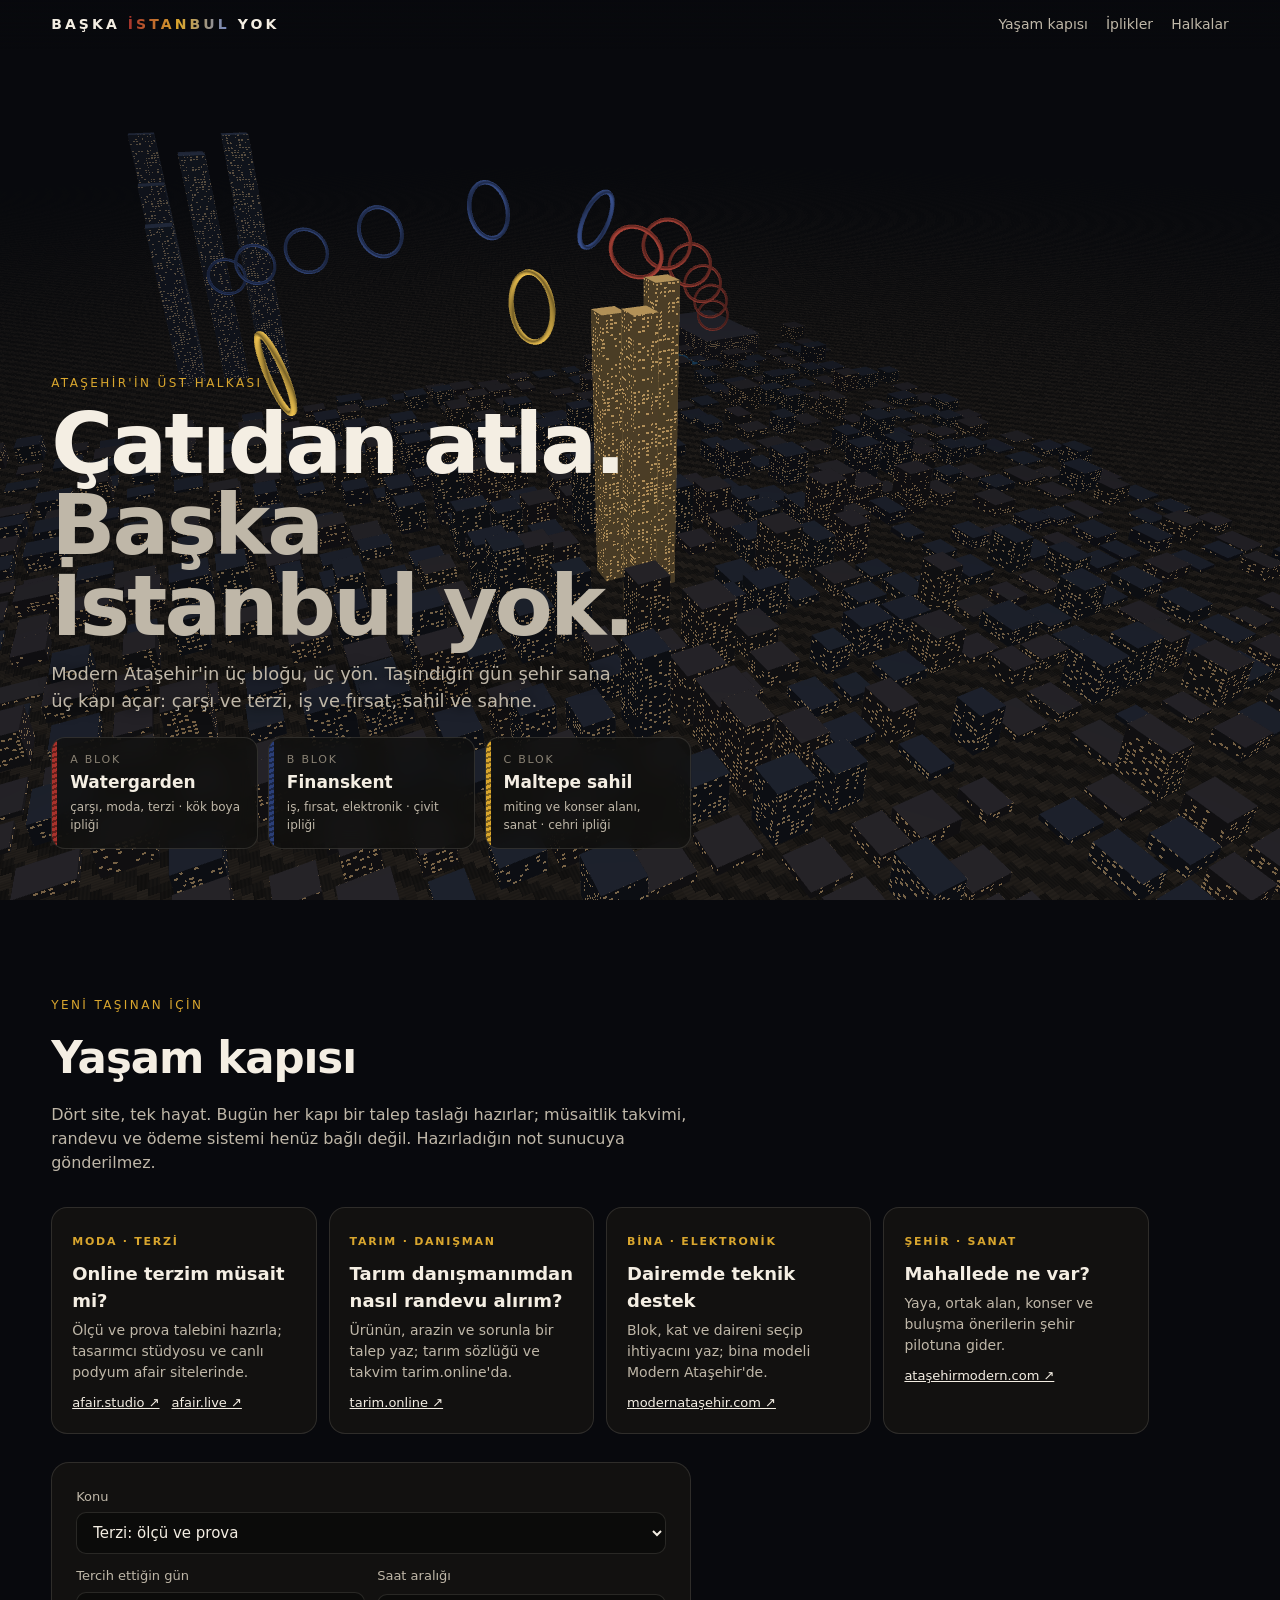
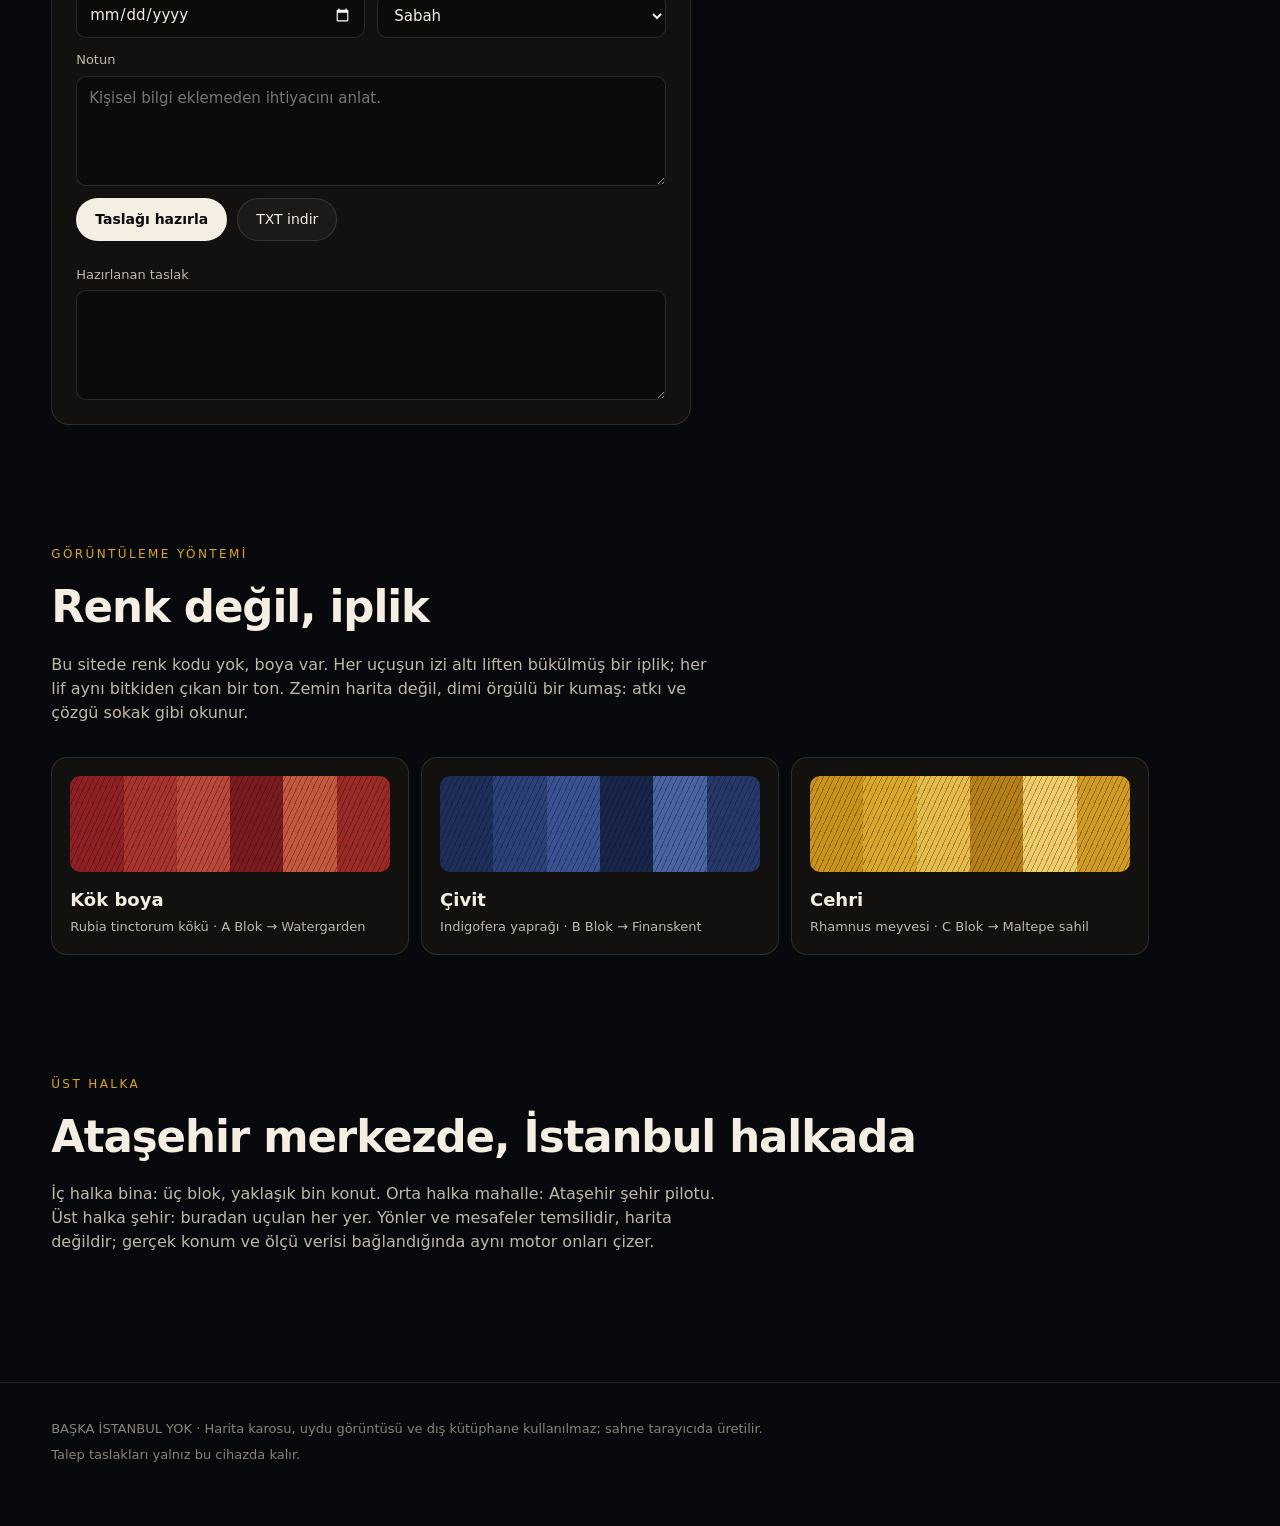
==== index.html @ 4b0a99b3 "Başka İstanbul Yok: Ataşehir'in üst halkası, WebGL2 uçuş sahnesi ve yaşam kapısı Co-Authored-By: Cla" ====
<!doctype html>
<html lang="tr">
<head>
<meta charset="utf-8">
<meta name="viewport" content="width=device-width,initial-scale=1">
<meta name="color-scheme" content="dark">
<meta name="theme-color" content="#08090d">
<meta name="description" content="Başka İstanbul Yok: Ataşehir'in üst halkası. Modern Ataşehir'in çatısından atla; Watergarden'a, Finanskent'e ya da Maltepe sahile uç, yeni hayatının kapılarını aç.">
<title>BAŞKA İSTANBUL YOK · Ataşehir'in üst halkası</title>
<link rel="stylesheet" href="halka.css">
<script src="sayfa.js" defer></script>
<script src="ucus.js" defer></script>
</head>
<body data-kip="sec">
<a class="atla" href="#ana">İçeriğe geç</a>
<header class="ust">
  <p class="marka">BAŞKA <b>İSTANBUL</b> YOK</p>
  <nav aria-label="Ana gezinme">
    <a href="#kapi">Yaşam kapısı</a>
    <a href="#iplik">İplikler</a>
    <a href="#halka">Halkalar</a>
  </nav>
</header>

<main id="ana">
  <section class="sahne" aria-label="Üç boyutlu uçuş sahnesi">
    <canvas id="ucus3d" aria-label="3B Ataşehir. Bir bloktan atla; ok tuşları, WASD ya da parmağınla süzül."></canvas>

    <div class="giris" id="giris">
      <p class="ust-not">Ataşehir'in üst halkası</p>
      <h1>Çatıdan atla.<br><em>Başka İstanbul yok.</em></h1>
      <p>Modern Ataşehir'in üç bloğu, üç yön. Taşındığın gün şehir sana üç kapı açar: çarşı ve terzi, iş ve fırsat, sahil ve sahne.</p>
      <div class="atlayis" id="atlayis" role="group" aria-label="Atlayış seç"></div>
    </div>

    <div class="hud" id="hud" hidden>
      <p class="hud-hedef"><span id="hud-blok"></span> → <b id="hud-ad"></b></p>
      <p class="hud-halka">Halka <b id="hud-sayi">0</b> / 6</p>
      <p class="hud-iplik" id="hud-iplik"></p>
      <p class="hud-ipucu">Ok tuşları · WASD · parmağını sürükle</p>
      <button type="button" class="dugme kucuk" id="vazgec">Vazgeç</button>
    </div>

    <aside class="varis" id="varis" hidden aria-live="polite">
      <p class="ust-not" id="varis-ust"></p>
      <h2 id="varis-ad"></h2>
      <p id="varis-ozet"></p>
      <ul id="varis-kapilar"></ul>
      <div class="dugmeler"><a class="dugme ana" href="#kapi" id="varis-talep">Talep hazırla</a><button type="button" class="dugme" id="tekrar">Başka bloktan atla</button></div>
    </aside>
    <p class="durum" id="durum" role="status"></p>
  </section>

  <section class="bolum" id="kapi" aria-labelledby="kapi-baslik">
    <p class="ust-not">Yeni taşınan için</p>
    <h2 id="kapi-baslik">Yaşam kapısı</h2>
    <p>Dört site, tek hayat. Bugün her kapı bir talep taslağı hazırlar; müsaitlik takvimi, randevu ve ödeme sistemi henüz bağlı değil. Hazırladığın not sunucuya gönderilmez.</p>
    <div class="kapilar">
      <article><b>Moda · Terzi</b><h3>Online terzim müsait mi?</h3><p>Ölçü ve prova talebini hazırla; tasarımcı stüdyosu ve canlı podyum afair sitelerinde.</p><p class="baglar"><a href="https://www.afair.studio/">afair.studio ↗</a><a href="https://www.afair.live/">afair.live ↗</a></p></article>
      <article><b>Tarım · Danışman</b><h3>Tarım danışmanımdan nasıl randevu alırım?</h3><p>Ürünün, arazin ve sorunla bir talep yaz; tarım sözlüğü ve takvim tarim.online'da.</p><p class="baglar"><a href="https://www.tarim.online/">tarim.online ↗</a></p></article>
      <article><b>Bina · Elektronik</b><h3>Dairemde teknik destek</h3><p>Blok, kat ve daireni seçip ihtiyacını yaz; bina modeli Modern Ataşehir'de.</p><p class="baglar"><a href="https://www.xn--modernataehir-qtc.com/bina">modernataşehir.com ↗</a></p></article>
      <article><b>Şehir · Sanat</b><h3>Mahallede ne var?</h3><p>Yaya, ortak alan, konser ve buluşma önerilerin şehir pilotuna gider.</p><p class="baglar"><a href="https://www.xn--ataehirmodern-ktc.com/sehir">ataşehirmodern.com ↗</a></p></article>
    </div>

    <form class="form" id="talep" novalidate>
      <label>Konu<select id="t-konu">
        <option>Terzi: ölçü ve prova</option><option>Tarım danışmanı: randevu</option><option>Bina: elektronik ve teknik destek</option><option>Şehir: sanat ve buluşma</option>
      </select></label>
      <div class="ikili">
        <label>Tercih ettiğin gün<input type="date" id="t-gun"></label>
        <label>Saat aralığı<select id="t-saat"><option>Sabah</option><option>Öğle</option><option>Akşam</option></select></label>
      </div>
      <label>Notun<textarea id="t-not" maxlength="4000" placeholder="Kişisel bilgi eklemeden ihtiyacını anlat."></textarea></label>
      <div class="dugmeler"><button type="submit" class="dugme ana">Taslağı hazırla</button><button type="button" class="dugme" id="t-indir">TXT indir</button></div>
      <p id="t-durum" role="status" aria-live="polite"></p>
      <label>Hazırlanan taslak<textarea id="t-sonuc" readonly></textarea></label>
    </form>
  </section>

  <section class="bolum" id="iplik" aria-labelledby="iplik-baslik">
    <p class="ust-not">Görüntüleme yöntemi</p>
    <h2 id="iplik-baslik">Renk değil, iplik</h2>
    <p>Bu sitede renk kodu yok, boya var. Her uçuşun izi altı liften bükülmüş bir iplik; her lif aynı bitkiden çıkan bir ton. Zemin harita değil, dimi örgülü bir kumaş: atkı ve çözgü sokak gibi okunur.</p>
    <div class="boyalar" id="boyalar"></div>
  </section>

  <section class="bolum" id="halka" aria-labelledby="halka-baslik">
    <p class="ust-not">Üst halka</p>
    <h2 id="halka-baslik">Ataşehir merkezde, İstanbul halkada</h2>
    <p>İç halka bina: üç blok, yaklaşık bin konut. Orta halka mahalle: Ataşehir şehir pilotu. Üst halka şehir: buradan uçulan her yer. Yönler ve mesafeler temsilidir, harita değildir; gerçek konum ve ölçü verisi bağlandığında aynı motor onları çizer.</p>
  </section>
</main>

<footer class="alt-bilgi">
  <p>BAŞKA İSTANBUL YOK · Harita karosu, uydu görüntüsü ve dış kütüphane kullanılmaz; sahne tarayıcıda üretilir.</p>
  <p>Talep taslakları yalnız bu cihazda kalır.</p>
</footer>
</body>
</html>
---- halka.css ----
:root {
  --zemin: #08090d; --yuzey: rgba(16, 15, 14, .74); --yuzey-2: #121110; --cizgi: rgba(255, 244, 225, .12);
  --yazi: #f4eee3; --yazi-2: #bfb7a8; --yazi-3: #8a8274;
  --kok: #a8322c; --civit: #2b3f78; --cehri: #d9a62e;
  --kenar: clamp(18px, 4vw, 60px);
  font-family: ui-sans-serif, system-ui, "Segoe UI", sans-serif; color-scheme: dark;
}
* { box-sizing: border-box; }
html { scroll-behavior: smooth; }
body { margin: 0; background: var(--zemin); color: var(--yazi); line-height: 1.5; }
a { color: inherit; }
[hidden] { display: none !important; }
.atla { position: absolute; left: -999px; }
.atla:focus { left: 8px; top: 8px; z-index: 10; background: var(--yazi); color: var(--zemin); padding: 6px 10px; }

.ust { position: fixed; inset: 0 0 auto; z-index: 6; display: flex; justify-content: space-between; align-items: center; gap: 12px;
  padding: 14px var(--kenar); background: linear-gradient(rgba(8, 9, 13, .92), transparent); }
.marka { margin: 0; font-size: 14px; letter-spacing: .22em; font-weight: 600; white-space: nowrap; }
.marka b { background: linear-gradient(90deg, var(--kok), var(--cehri) 50%, #6f86c8); -webkit-background-clip: text; background-clip: text; color: transparent; }
.ust nav { display: flex; gap: 18px; font-size: 14px; }
.ust nav a { color: var(--yazi-2); text-decoration: none; }
.ust nav a:hover, .ust nav a:focus-visible { color: var(--yazi); }

.sahne { position: relative; height: 100svh; min-height: 640px; overflow: hidden; }
#ucus3d { position: absolute; inset: 0; width: 100%; height: 100%; display: block; touch-action: none; outline: none; }
.ust-not { margin: 0 0 12px; font-size: 12px; letter-spacing: .2em; text-transform: uppercase; color: var(--cehri); }
.giris { position: absolute; left: var(--kenar); bottom: var(--kenar); max-width: 640px; }
.giris h1 { margin: 0 0 14px; font-size: clamp(42px, 6.6vw, 96px); line-height: .96; letter-spacing: -.035em; font-weight: 650; text-wrap: balance; }
.giris h1 em { font-style: normal; color: var(--yazi-2); }
.giris > p:not(.ust-not) { margin: 0 0 22px; max-width: 50ch; color: var(--yazi-2); font-size: clamp(15px, 1.4vw, 18px); text-shadow: 0 1px 14px #000; }
.atlayis { display: grid; grid-template-columns: repeat(3, minmax(0, 1fr)); gap: 10px; }
.atla-dugme { position: relative; display: grid; gap: 2px; text-align: left; font: inherit; color: var(--yazi); cursor: pointer;
  padding: 14px 14px 14px 18px; border-radius: 14px; border: 1px solid var(--cizgi); background: var(--yuzey); backdrop-filter: blur(10px); overflow: hidden; }
.atla-dugme::before { content: ""; position: absolute; left: 0; top: 0; bottom: 0; width: 5px;
  background: repeating-linear-gradient(160deg, var(--iplik) 0 3px, color-mix(in srgb, var(--iplik) 60%, #000) 3px 5px); }
.atla-dugme .blok { font-size: 11px; letter-spacing: .16em; text-transform: uppercase; color: var(--yazi-3); }
.atla-dugme b { font-size: 17px; }
.atla-dugme small { color: var(--yazi-2); font-size: 12px; }
.atla-dugme:hover { border-color: var(--iplik); }
.atla-dugme:focus-visible { outline: 2px solid var(--iplik); outline-offset: 2px; }

.hud { position: absolute; left: 50%; top: 76px; transform: translateX(-50%); display: flex; flex-wrap: wrap; justify-content: center; align-items: center; gap: 6px 18px;
  padding: 10px 16px; border-radius: 999px; background: var(--yuzey); border: 1px solid var(--cizgi); backdrop-filter: blur(10px); font-size: 14px; max-width: calc(100% - 24px); }
.hud p { margin: 0; }
.hud-halka b { font-variant-numeric: tabular-nums; color: var(--cehri); }
.hud-iplik { display: flex; align-items: center; gap: 8px; color: var(--yazi-2); }
.hud-iplik::before { content: ""; width: 22px; height: 6px; border-radius: 3px; background: repeating-linear-gradient(110deg, var(--iplik) 0 2px, #0000 2px 3px); }
.hud-ipucu { color: var(--yazi-3); font-size: 12px; }

.varis { position: absolute; right: var(--kenar); bottom: var(--kenar); width: min(400px, calc(100% - 2 * var(--kenar))); padding: 22px; border-radius: 18px;
  background: var(--yuzey); border: 1px solid var(--cizgi); backdrop-filter: blur(14px); }
.varis h2 { margin: 0 0 8px; font-size: 30px; letter-spacing: -.02em; }
.varis p { margin: 0 0 12px; color: var(--yazi-2); font-size: 14px; }
.varis ul { margin: 0 0 16px; padding-left: 18px; color: var(--yazi); font-size: 14px; }
.durum { position: absolute; left: var(--kenar); top: 80px; margin: 0; color: var(--yazi-2); }

.dugmeler { display: flex; flex-wrap: wrap; gap: 10px; }
.dugme { font: inherit; font-size: 14px; padding: 10px 18px; border-radius: 999px; border: 1px solid var(--cizgi); background: rgba(255, 255, 255, .04);
  color: var(--yazi); cursor: pointer; text-decoration: none; }
.dugme.ana { background: var(--yazi); color: var(--zemin); border-color: transparent; font-weight: 600; }
.dugme.kucuk { padding: 5px 12px; font-size: 12px; }
.dugme:focus-visible { outline: 2px solid var(--cehri); outline-offset: 3px; }

.bolum { padding: 96px var(--kenar) 24px; max-width: 1200px; }
.bolum h2 { margin: 0 0 12px; font-size: clamp(28px, 3.4vw, 46px); letter-spacing: -.025em; }
.bolum > p:not(.ust-not) { margin: 0 0 32px; max-width: 66ch; color: var(--yazi-2); }
.kapilar { display: grid; grid-template-columns: repeat(auto-fit, minmax(230px, 1fr)); gap: 12px; margin-bottom: 28px; }
.kapilar article { padding: 20px; border-radius: 16px; background: var(--yuzey-2); border: 1px solid var(--cizgi); }
.kapilar b { font-size: 11px; letter-spacing: .16em; text-transform: uppercase; color: var(--cehri); }
.kapilar h3 { margin: 8px 0 6px; font-size: 18px; }
.kapilar p { margin: 0 0 10px; color: var(--yazi-2); font-size: 14px; }
.kapilar .baglar { display: flex; flex-wrap: wrap; gap: 12px; margin: 0; }
.kapilar .baglar a { color: var(--yazi); font-size: 13px; }

.form { display: grid; gap: 12px; max-width: 640px; padding: 24px; border-radius: 18px; background: var(--yuzey-2); border: 1px solid var(--cizgi); }
.form label { display: grid; gap: 6px; font-size: 13px; color: var(--yazi-2); }
.form .ikili { display: grid; grid-template-columns: 1fr 1fr; gap: 12px; }
.form input, .form select, .form textarea { font: inherit; font-size: 15px; color: var(--yazi); background: #0b0b0a; border: 1px solid var(--cizgi); border-radius: 10px; padding: 10px 12px; }
.form textarea { min-height: 110px; resize: vertical; }
.form :focus-visible { outline: 2px solid var(--cehri); outline-offset: 1px; }
#t-durum { margin: 0; color: var(--yazi-2); font-size: 13px; }

.boyalar { display: grid; grid-template-columns: repeat(auto-fit, minmax(240px, 1fr)); gap: 12px; }
.boya { padding: 18px; border-radius: 16px; background: var(--yuzey-2); border: 1px solid var(--cizgi); }
.boya .lifler { display: grid; grid-template-columns: repeat(6, 1fr); height: 96px; border-radius: 10px; overflow: hidden; margin-bottom: 14px; }
.boya .lifler i { background: repeating-linear-gradient(115deg, var(--ton) 0 2px, color-mix(in srgb, var(--ton) 72%, #000) 2px 3px, var(--ton) 3px 5px); }
.boya h3 { margin: 0 0 4px; font-size: 18px; }
.boya p { margin: 0; color: var(--yazi-2); font-size: 13px; }

.alt-bilgi { margin-top: 72px; padding: 36px var(--kenar) 56px; border-top: 1px solid var(--cizgi); color: var(--yazi-3); font-size: 13px; }
.alt-bilgi p { margin: 0 0 6px; }

body[data-kip="uc"] .ust nav { opacity: .35; }
@supports (animation-timeline: view()) {
  .kapilar article, .boya, .form { animation: yuksel linear both; animation-timeline: view(); animation-range: entry 0% entry 55%; }
  @keyframes yuksel { from { opacity: 0; transform: translateY(26px); } }
}
@media (max-width: 760px) {
  .ust nav a:not(:first-child) { display: none; }
  .giris { bottom: auto; top: 82px; left: 12px; right: 12px; padding: 16px; border-radius: 16px; background: linear-gradient(rgba(8, 9, 13, .84), rgba(8, 9, 13, .6)); }
  .atlayis { grid-template-columns: 1fr; }
  .hud-ipucu { display: none; }
  .varis { right: 12px; left: 12px; width: auto; bottom: 12px; }
  .form .ikili { grid-template-columns: 1fr; }
}
@media (prefers-reduced-motion: reduce) { *, *::before { animation: none !important; transition: none !important; } html { scroll-behavior: auto; } }
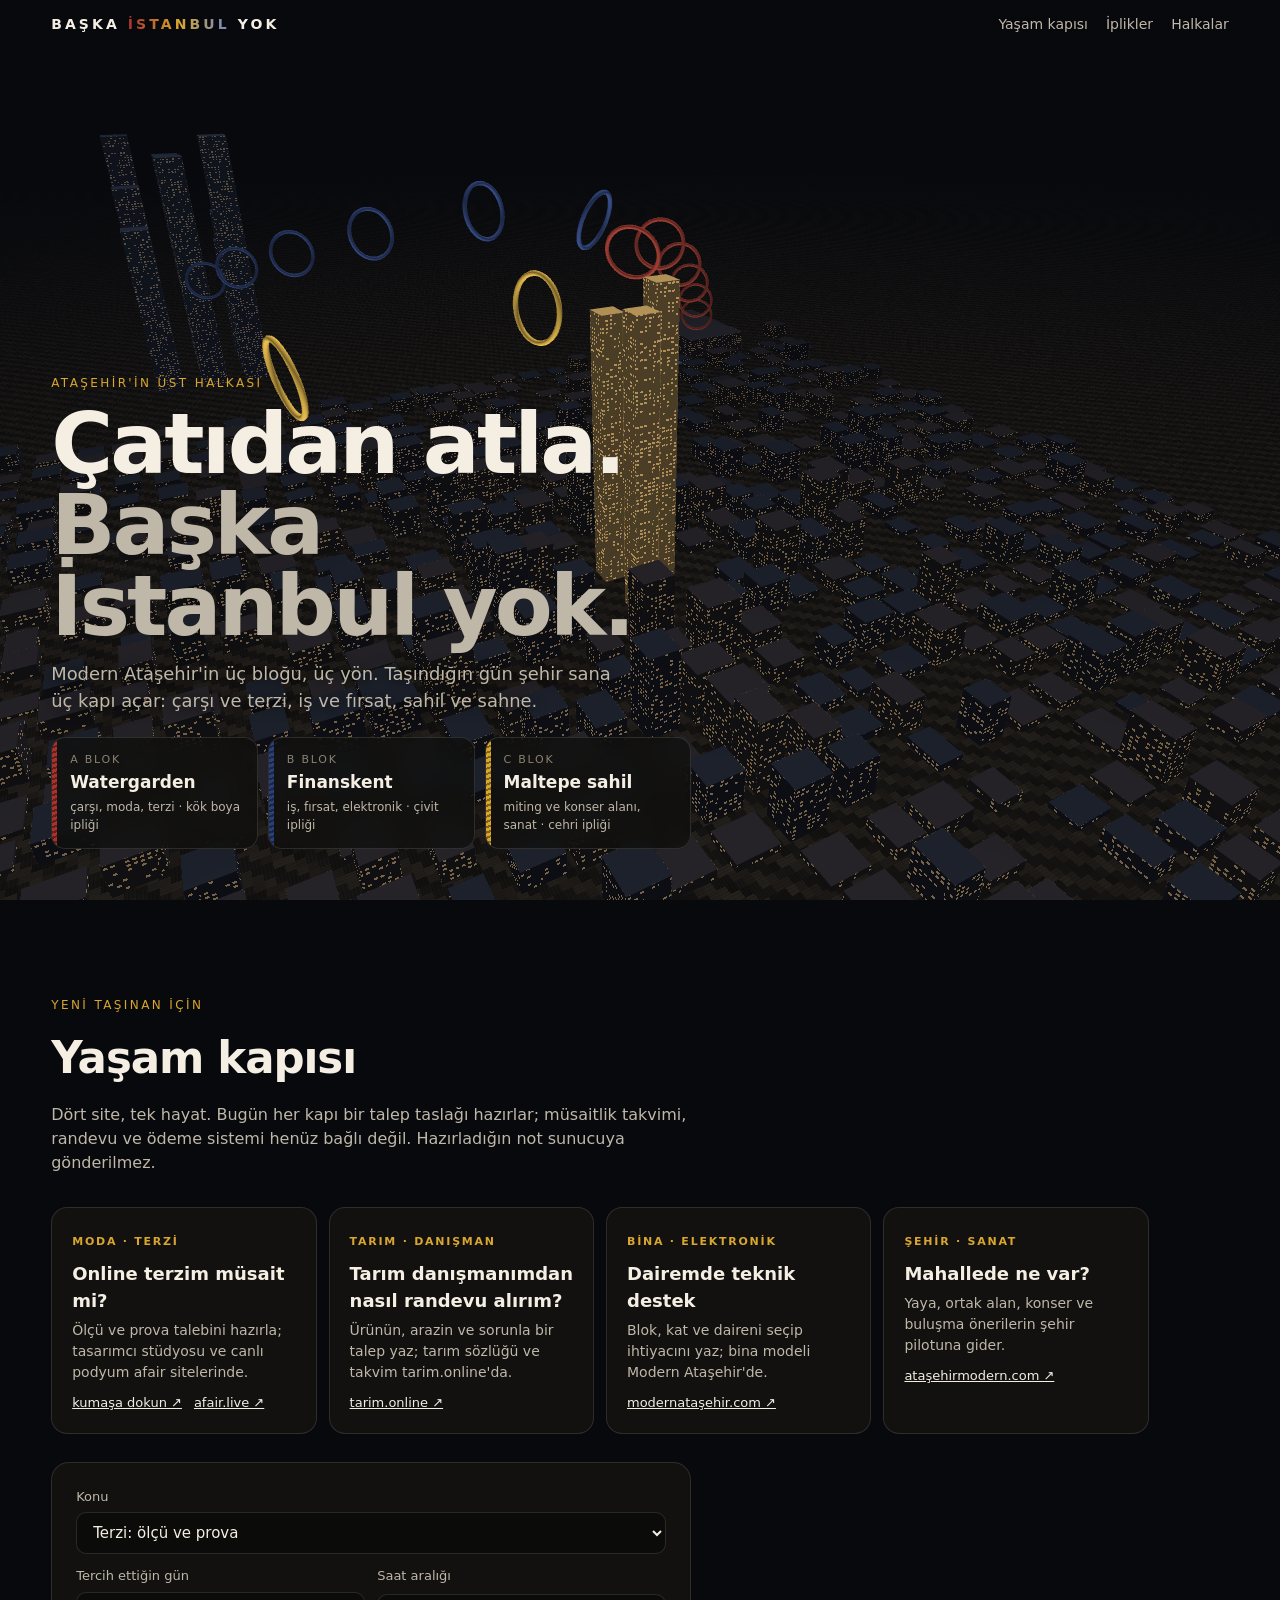
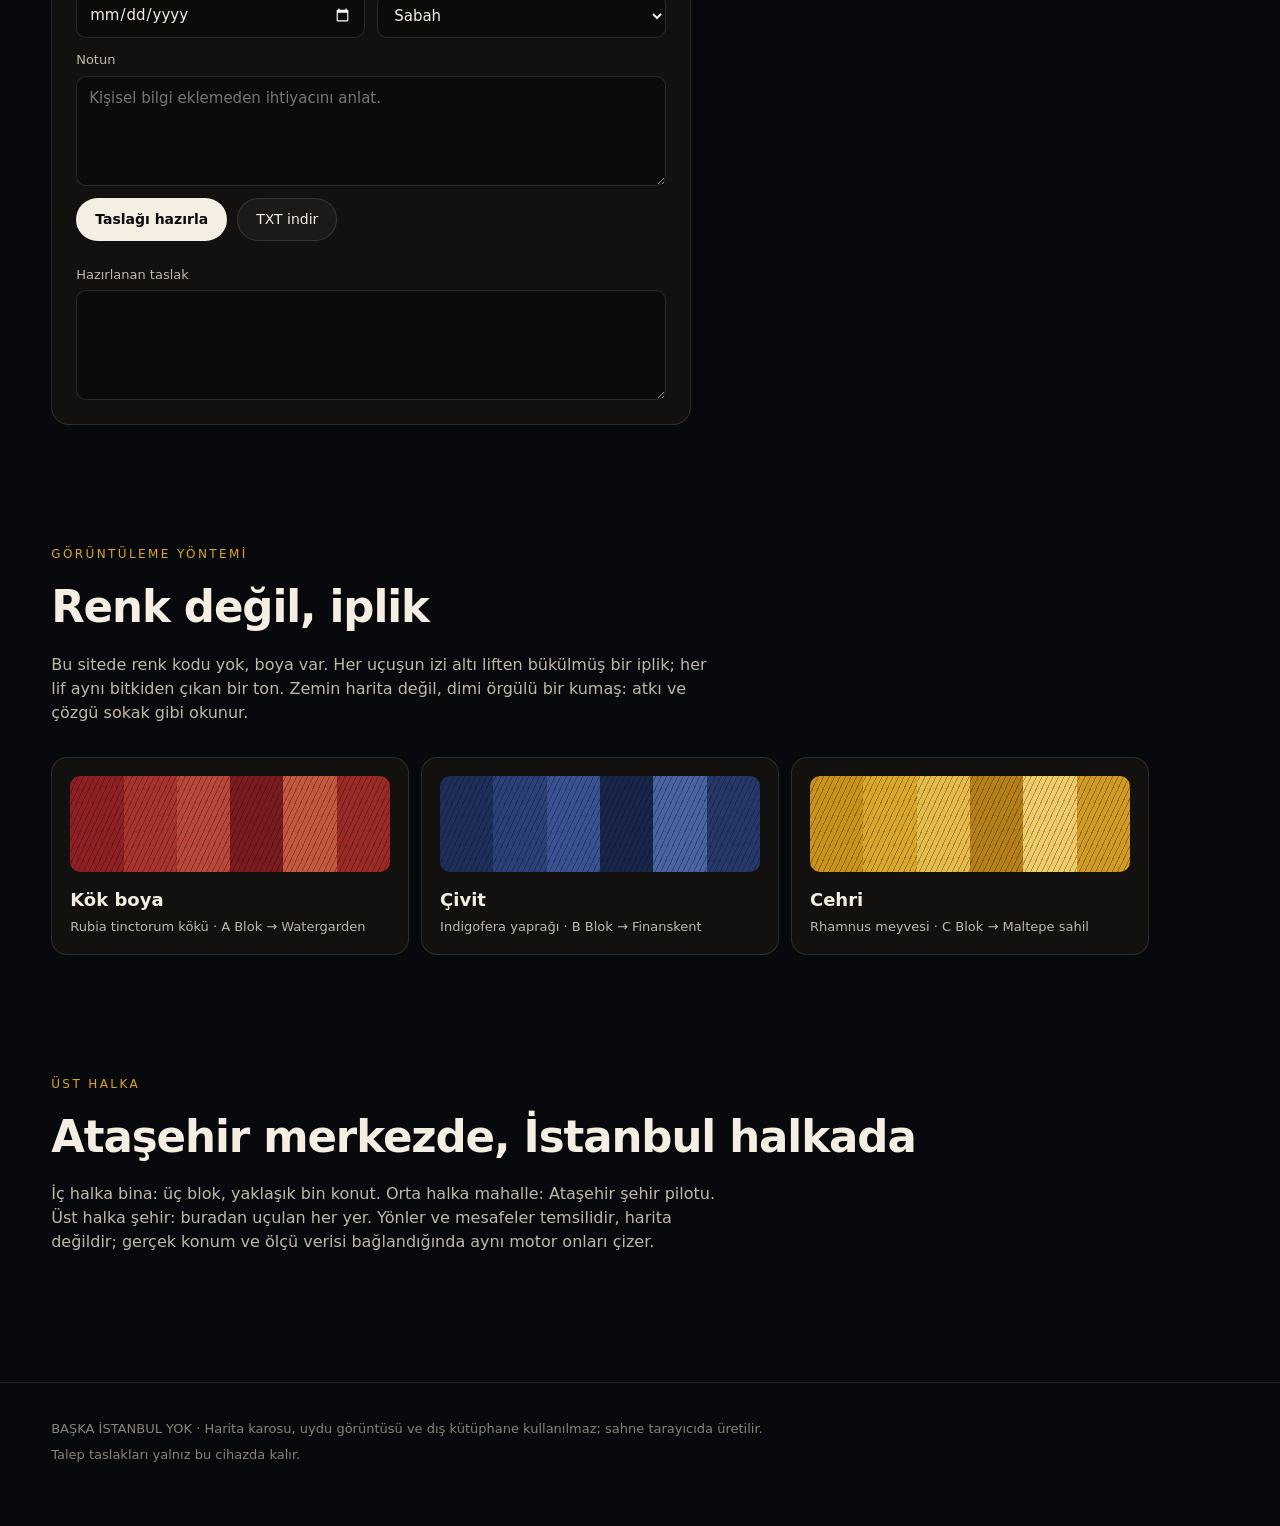
==== commit 6f63d0a6: "Add gpt.json contract and link the tailor door to /kumas Co-Authored-By: Claude Opus 5.5 <noreply@an" ====
--- a/index.html
+++ b/index.html
@@ -8,6 +8,7 @@
 <meta name="description" content="Başka İstanbul Yok: Ataşehir'in üst halkası. Modern Ataşehir'in çatısından atla; Watergarden'a, Finanskent'e ya da Maltepe sahile uç, yeni hayatının kapılarını aç.">
 <title>BAŞKA İSTANBUL YOK · Ataşehir'in üst halkası</title>
 <link rel="stylesheet" href="halka.css">
+<link rel="alternate" type="application/json" href="gpt.json" title="GPT kullanım sözleşmesi">
 <script src="sayfa.js" defer></script>
 <script src="ucus.js" defer></script>
 </head>
@@ -56,7 +57,7 @@
     <h2 id="kapi-baslik">Yaşam kapısı</h2>
     <p>Dört site, tek hayat. Bugün her kapı bir talep taslağı hazırlar; müsaitlik takvimi, randevu ve ödeme sistemi henüz bağlı değil. Hazırladığın not sunucuya gönderilmez.</p>
     <div class="kapilar">
-      <article><b>Moda · Terzi</b><h3>Online terzim müsait mi?</h3><p>Ölçü ve prova talebini hazırla; tasarımcı stüdyosu ve canlı podyum afair sitelerinde.</p><p class="baglar"><a href="https://www.afair.studio/">afair.studio ↗</a><a href="https://www.afair.live/">afair.live ↗</a></p></article>
+      <article><b>Moda · Terzi</b><h3>Online terzim müsait mi?</h3><p>Ölçü ve prova talebini hazırla; tasarımcı stüdyosu ve canlı podyum afair sitelerinde.</p><p class="baglar"><a href="https://www.afair.studio/kumas/">kumaşa dokun ↗</a><a href="https://www.afair.live/">afair.live ↗</a></p></article>
       <article><b>Tarım · Danışman</b><h3>Tarım danışmanımdan nasıl randevu alırım?</h3><p>Ürünün, arazin ve sorunla bir talep yaz; tarım sözlüğü ve takvim tarim.online'da.</p><p class="baglar"><a href="https://www.tarim.online/">tarim.online ↗</a></p></article>
       <article><b>Bina · Elektronik</b><h3>Dairemde teknik destek</h3><p>Blok, kat ve daireni seçip ihtiyacını yaz; bina modeli Modern Ataşehir'de.</p><p class="baglar"><a href="https://www.xn--modernataehir-qtc.com/bina">modernataşehir.com ↗</a></p></article>
       <article><b>Şehir · Sanat</b><h3>Mahallede ne var?</h3><p>Yaya, ortak alan, konser ve buluşma önerilerin şehir pilotuna gider.</p><p class="baglar"><a href="https://www.xn--ataehirmodern-ktc.com/sehir">ataşehirmodern.com ↗</a></p></article>
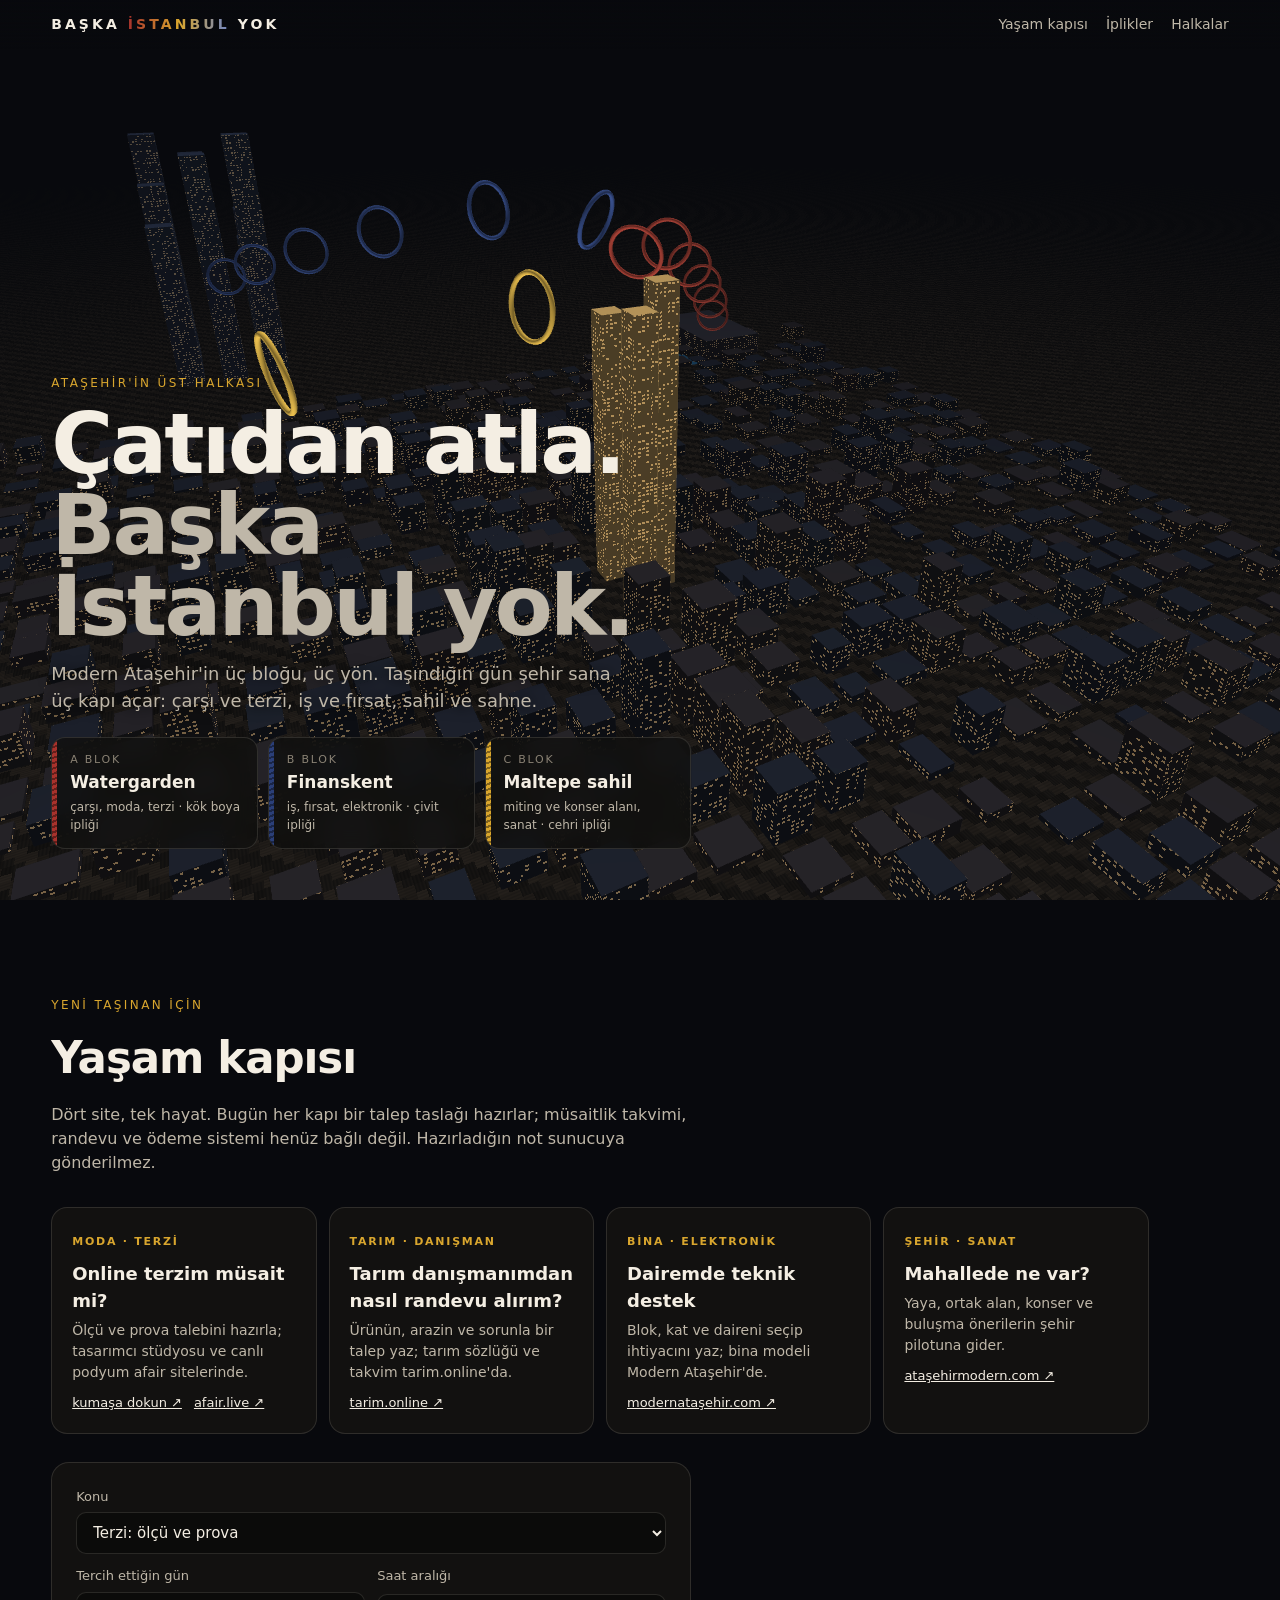
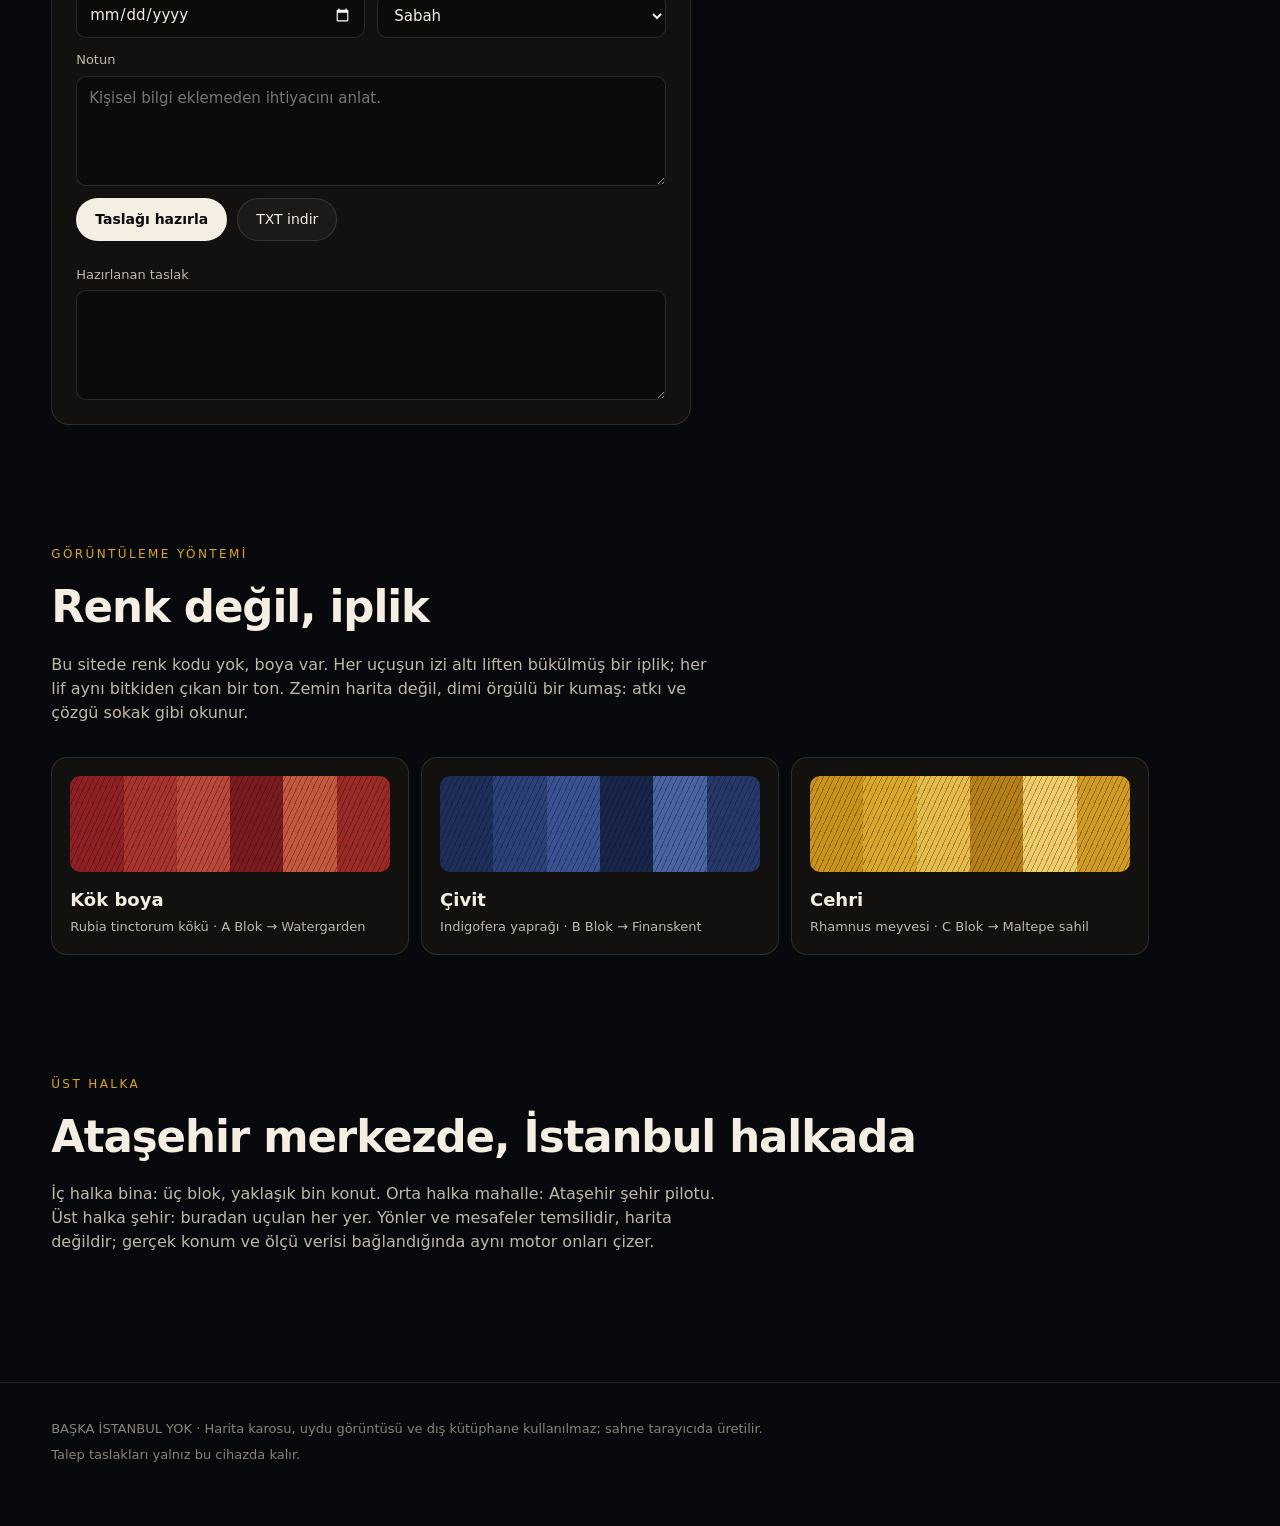
==== commit 49e3e555: "Point the tailor door to afair.studio/dokun Co-Authored-By: Claude Opus 5.5 <noreply@anthropic.com>" ====
--- a/index.html
+++ b/index.html
@@ -57,7 +57,7 @@
     <h2 id="kapi-baslik">Yaşam kapısı</h2>
     <p>Dört site, tek hayat. Bugün her kapı bir talep taslağı hazırlar; müsaitlik takvimi, randevu ve ödeme sistemi henüz bağlı değil. Hazırladığın not sunucuya gönderilmez.</p>
     <div class="kapilar">
-      <article><b>Moda · Terzi</b><h3>Online terzim müsait mi?</h3><p>Ölçü ve prova talebini hazırla; tasarımcı stüdyosu ve canlı podyum afair sitelerinde.</p><p class="baglar"><a href="https://www.afair.studio/kumas/">kumaşa dokun ↗</a><a href="https://www.afair.live/">afair.live ↗</a></p></article>
+      <article><b>Moda · Terzi</b><h3>Online terzim müsait mi?</h3><p>Ölçü ve prova talebini hazırla; tasarımcı stüdyosu ve canlı podyum afair sitelerinde.</p><p class="baglar"><a href="https://www.afair.studio/dokun/">kumaşa dokun ↗</a><a href="https://www.afair.live/">afair.live ↗</a></p></article>
       <article><b>Tarım · Danışman</b><h3>Tarım danışmanımdan nasıl randevu alırım?</h3><p>Ürünün, arazin ve sorunla bir talep yaz; tarım sözlüğü ve takvim tarim.online'da.</p><p class="baglar"><a href="https://www.tarim.online/">tarim.online ↗</a></p></article>
       <article><b>Bina · Elektronik</b><h3>Dairemde teknik destek</h3><p>Blok, kat ve daireni seçip ihtiyacını yaz; bina modeli Modern Ataşehir'de.</p><p class="baglar"><a href="https://www.xn--modernataehir-qtc.com/bina">modernataşehir.com ↗</a></p></article>
       <article><b>Şehir · Sanat</b><h3>Mahallede ne var?</h3><p>Yaya, ortak alan, konser ve buluşma önerilerin şehir pilotuna gider.</p><p class="baglar"><a href="https://www.xn--ataehirmodern-ktc.com/sehir">ataşehirmodern.com ↗</a></p></article>
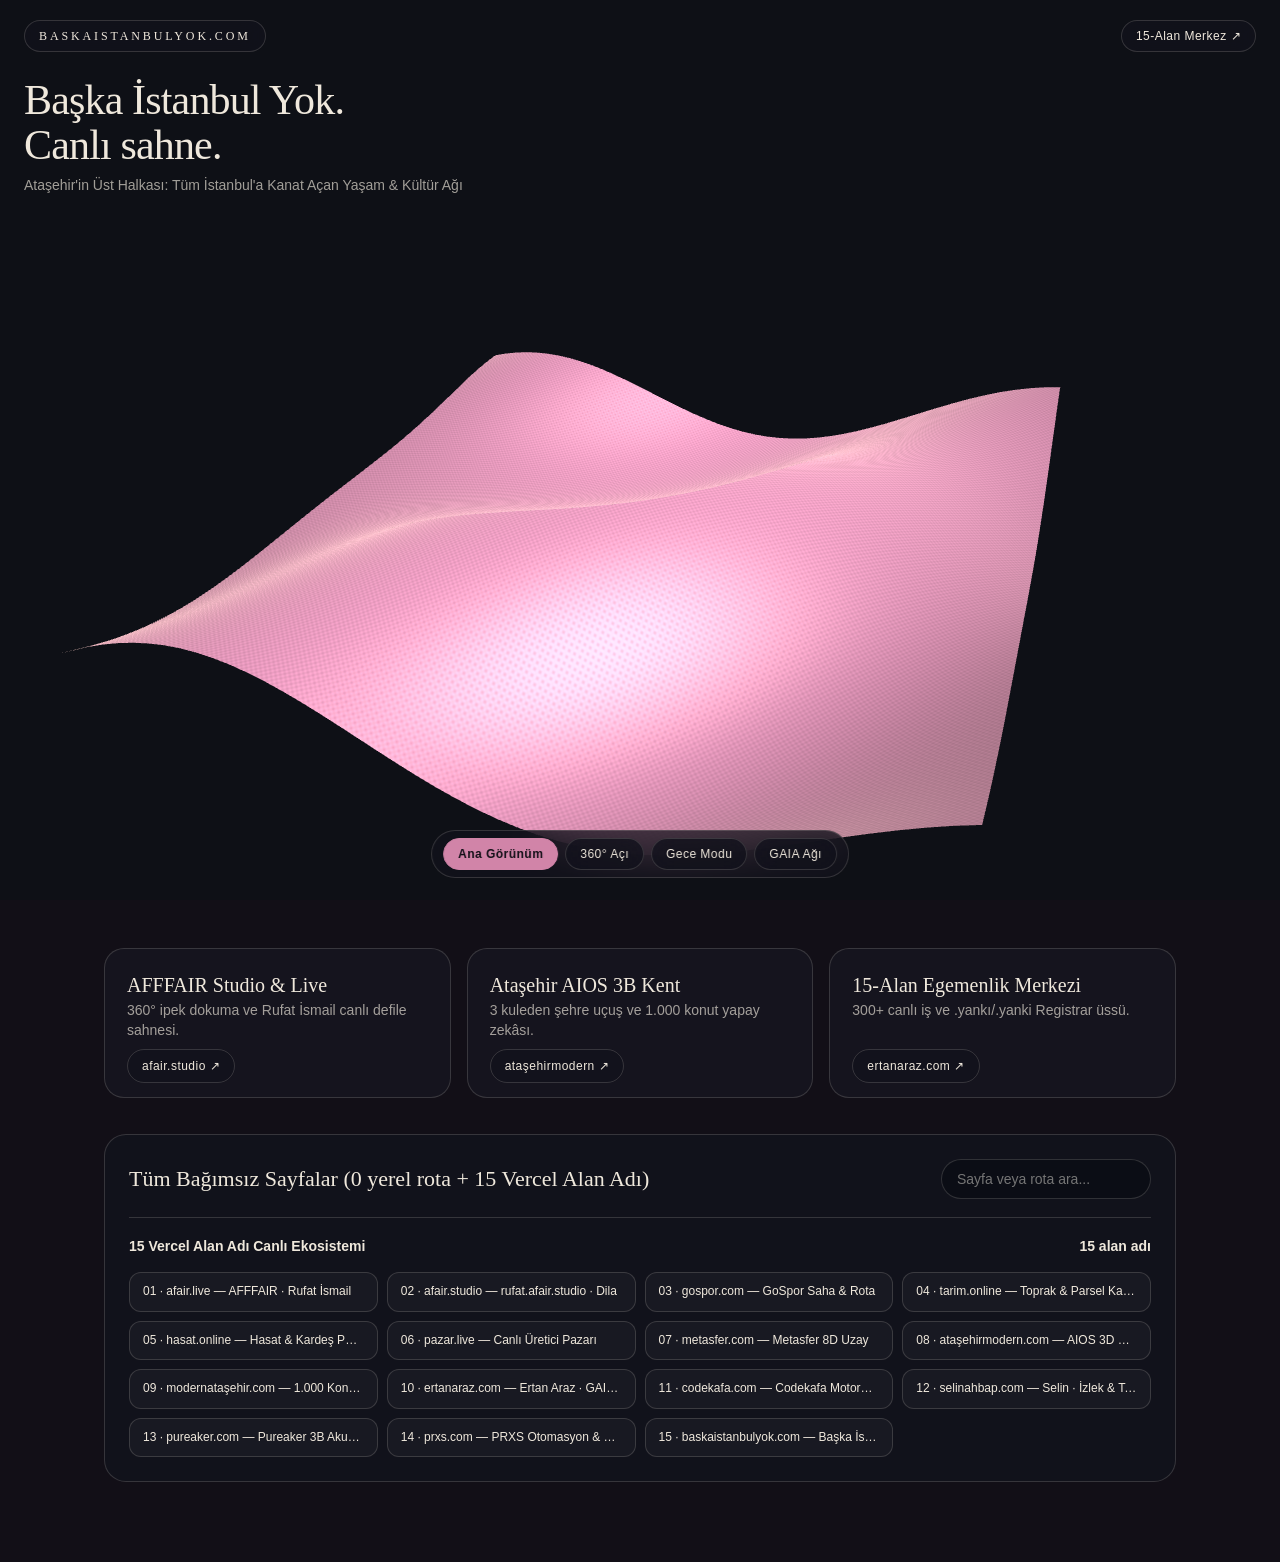
==== commit 4e57e83e: "feat(baskaistanbulyok-v4): sifir dis bagimlilikli tek-dosya ust-halka 3B sahnesi" ====
--- a/index.html
+++ b/index.html
@@ -4,97 +4,562 @@
 <meta charset="utf-8">
 <meta name="viewport" content="width=device-width,initial-scale=1">
 <meta name="color-scheme" content="dark">
-<meta name="theme-color" content="#08090d">
-<meta name="description" content="Başka İstanbul Yok: Ataşehir'in üst halkası. Modern Ataşehir'in çatısından atla; Watergarden'a, Finanskent'e ya da Maltepe sahile uç, yeni hayatının kapılarını aç.">
-<title>BAŞKA İSTANBUL YOK · Ataşehir'in üst halkası</title>
-<link rel="stylesheet" href="halka.css">
-<link rel="alternate" type="application/json" href="gpt.json" title="GPT kullanım sözleşmesi">
-<script src="sayfa.js" defer></script>
-<script src="ucus.js" defer></script>
+<title>BASKAISTANBULYOK.COM · Başka İstanbul Yok. Canlı sahne.</title>
+<meta name="description" content="Ataşehir&#x27;in Üst Halkası: Tüm İstanbul&#x27;a Kanat Açan Yaşam &amp; Kültür Ağı">
+<script type="application/ld+json">{"@context": "https://schema.org", "@type": "WebApplication", "identifier": "standalone-baskaistanbulyok-com", "name": "BASKAISTANBULYOK.COM · Başka İstanbul Yok. Canlı sahne.", "description": "baskaistanbulyok.com (Başka İstanbul Yok) için sıfır dış bağımlılıklı, taşınabilir tek-dosya WebGL2 3B sahne.", "isAccessibleForFree": true, "additionalProperty": [{"@type": "PropertyValue", "name": "selfContainedSingleFile", "value": true}, {"@type": "PropertyValue", "name": "externalDependencies", "value": 0}, {"@type": "PropertyValue", "name": "dila8RuleCompliant", "value": true}]}</script>
+<style>:root {
+  --bg: #120f17;
+  --glass: rgba(18, 19, 28, 0.72);
+  --line: rgba(239, 232, 220, 0.16);
+  --ivory: #efe8dc;
+  --muted: rgba(239, 232, 220, 0.66);
+  --acc: #d184a8;
+  --mint: #82ccb4;
+}
+* { box-sizing: border-box; margin: 0; padding: 0; -webkit-tap-highlight-color: transparent; }
+html, body {
+  width: 100%; min-height: 100%;
+  background: var(--bg); color: var(--ivory);
+  font-family: -apple-system, BlinkMacSystemFont, "Inter", "Segoe UI", sans-serif;
+  font-size: 14px; line-height: 1.45; overflow-x: hidden;
+}
+.hero-stage {
+  position: relative; width: 100%; height: 100vh; height: 100dvh;
+  overflow: hidden; user-select: none;
+}
+#glStage {
+  position: absolute; inset: 0; width: 100%; height: 100%;
+  display: block; cursor: grab; touch-action: none;
+}
+#glStage:active { cursor: grabbing; }
+.top-bar {
+  position: absolute; top: 0; left: 0; right: 0;
+  display: flex; justify-content: space-between; align-items: center;
+  padding: 20px 24px; pointer-events: none; z-index: 10;
+}
+.brand-pill, .nav-pill, .dock-pill {
+  pointer-events: auto; font-size: 12px; line-height: 1;
+  color: var(--ivory); text-decoration: none;
+  background: var(--glass); border: 1px solid var(--line);
+  border-radius: 999px; padding: 9px 14px;
+  backdrop-filter: blur(14px); cursor: pointer;
+  font-family: inherit; font-weight: 500; letter-spacing: 0.04em;
+  transition: background-color 0.18s ease, color 0.18s ease, border-color 0.18s ease;
+}
+.brand-pill { font-family: Georgia, "Times New Roman", serif; letter-spacing: 0.24em; text-transform: uppercase; }
+.nav-pill:hover, .dock-pill:hover, .dock-pill.on {
+  background: var(--acc); color: var(--bg); border-color: var(--acc); font-weight: 600;
+}
+.hero-head {
+  position: absolute; top: 78px; left: 24px; right: 24px;
+  max-width: 470px; pointer-events: none; z-index: 8;
+}
+.hero-head h1 {
+  font-family: Georgia, "Times New Roman", serif; font-weight: 400;
+  font-size: 42px; line-height: 1.06; letter-spacing: -0.02em;
+  color: var(--ivory); margin-bottom: 8px;
+}
+.hero-head p { font-size: 14px; color: var(--muted); }
+.dock-bar {
+  position: absolute; bottom: 22px; left: 50%; transform: translateX(-50%);
+  max-width: calc(100vw - 24px); background: var(--glass);
+  border: 1px solid var(--line); border-radius: 999px;
+  padding: 7px 11px; display: flex; align-items: center; gap: 7px;
+  z-index: 10; backdrop-filter: blur(18px);
+}
+.content-wrap { max-width: 1120px; margin: 0 auto; padding: 48px 24px 80px; display: grid; gap: 36px; }
+.card-grid { display: grid; grid-template-columns: repeat(auto-fit, minmax(250px, 1fr)); gap: 16px; }
+.lux-card {
+  background: rgba(22, 22, 32, 0.82); border: 1px solid var(--line);
+  border-radius: 20px; padding: 22px; display: flex;
+  flex-direction: column; justify-content: space-between; gap: 14px;
+}
+.lux-card h2 { font-family: Georgia, serif; font-weight: 400; font-size: 20px; color: var(--ivory); }
+.lux-card p { font-size: 14px; color: var(--muted); }
+.sim-box {
+  background: rgba(20, 22, 31, 0.88); border: 1px solid var(--line);
+  border-radius: 22px; padding: 24px; display: grid; gap: 14px;
+}
+.sim-row { display: flex; flex-wrap: wrap; gap: 10px; align-items: center; }
+.sim-input {
+  background: rgba(12, 14, 22, 0.9); color: var(--ivory);
+  border: 1px solid var(--line); border-radius: 999px;
+  padding: 9px 15px; font: inherit; min-width: 210px;
+}
+.sim-out { font-size: 14px; color: var(--mint); }
+.dir-box {
+  background: rgba(18, 20, 29, 0.84); border: 1px solid var(--line);
+  border-radius: 22px; padding: 24px; display: grid; gap: 18px;
+}
+.dir-top { display: flex; flex-wrap: wrap; justify-content: space-between; align-items: center; gap: 12px; }
+.dir-top h2 { font-family: Georgia, serif; font-weight: 400; font-size: 22px; }
+.cat-details { border-top: 1px solid var(--line); padding-top: 12px; }
+.cat-details summary {
+  cursor: pointer; font-weight: 600; color: var(--ivory);
+  padding: 6px 0; list-style: none; display: flex; justify-content: space-between;
+}
+.link-grid {
+  display: grid; grid-template-columns: repeat(auto-fill, minmax(235px, 1fr));
+  gap: 9px; padding-top: 10px;
+}
+.link-chip {
+  display: block; padding: 10px 13px; border-radius: 12px;
+  background: rgba(255, 255, 255, 0.03); border: 1px solid var(--line);
+  color: var(--ivory); text-decoration: none; font-size: 12px;
+  white-space: nowrap; overflow: hidden; text-overflow: ellipsis;
+}
+.link-chip:hover { border-color: var(--acc); color: var(--acc); }
+@media (max-width: 680px) {
+  .top-bar { padding: 14px; }
+  .hero-head { top: 68px; left: 14px; right: 14px; }
+  .hero-head h1 { font-size: 30px; }
+  .dock-bar { bottom: 14px; flex-wrap: wrap; justify-content: center; border-radius: 20px; }
+}</style>
 </head>
-<body data-kip="sec">
-<a class="atla" href="#ana">İçeriğe geç</a>
-<header class="ust">
-  <p class="marka">BAŞKA <b>İSTANBUL</b> YOK</p>
-  <nav aria-label="Ana gezinme">
-    <a href="#kapi">Yaşam kapısı</a>
-    <a href="#iplik">İplikler</a>
-    <a href="#halka">Halkalar</a>
-  </nav>
-</header>
-
-<main id="ana">
-  <section class="sahne" aria-label="Üç boyutlu uçuş sahnesi">
-    <canvas id="ucus3d" aria-label="3B Ataşehir. Bir bloktan atla; ok tuşları, WASD ya da parmağınla süzül."></canvas>
-
-    <div class="giris" id="giris">
-      <p class="ust-not">Ataşehir'in üst halkası</p>
-      <h1>Çatıdan atla.<br><em>Başka İstanbul yok.</em></h1>
-      <p>Modern Ataşehir'in üç bloğu, üç yön. Taşındığın gün şehir sana üç kapı açar: çarşı ve terzi, iş ve fırsat, sahil ve sahne.</p>
-      <div class="atlayis" id="atlayis" role="group" aria-label="Atlayış seç"></div>
+<body>
+<div class="hero-stage">
+  <canvas id="glStage" aria-label="360 derece yönlendirilebilir 3 boyutlu sahne"></canvas>
+
+  <header class="top-bar">
+    <a class="brand-pill" href="#tum-baglantilar">BASKAISTANBULYOK.COM</a>
+    <a class="nav-pill" href="https://ertanaraz.com/">15-Alan Merkez ↗</a>
+  </header>
+
+  <div class="hero-head">
+    <h1>Başka İstanbul Yok.<br>Canlı sahne.</h1>
+    <p>Ataşehir&#x27;in Üst Halkası: Tüm İstanbul&#x27;a Kanat Açan Yaşam &amp; Kültür Ağı</p>
+  </div>
+
+  <div class="dock-bar" role="region" aria-label="Sahne yönlendirme seçenekleri">
+    <button type="button" class="dock-pill on" data-preset="0">Ana Görünüm</button>
+    <button type="button" class="dock-pill" data-preset="1">360° Açı</button>
+    <button type="button" class="dock-pill" data-preset="2">Gece Modu</button>
+    <button type="button" class="dock-pill" data-preset="3">GAIA Ağı</button>
+  </div>
+</div>
+
+<main class="content-wrap">
+  <section class="card-grid" aria-label="Özgün sahne kapıları">
+    <article class="lux-card">
+      <div><h2>AFFFAIR Studio &amp; Live</h2><p>360° ipek dokuma ve Rufat İsmail canlı defile sahnesi.</p></div>
+      <div><a class="dock-pill" href="https://www.afair.studio/">afair.studio ↗</a></div>
+    </article>
+    <article class="lux-card">
+      <div><h2>Ataşehir AIOS 3B Kent</h2><p>3 kuleden şehre uçuş ve 1.000 konut yapay zekâsı.</p></div>
+      <div><a class="dock-pill" href="https://www.xn--ataehirmodern-ktc.com/">ataşehirmodern ↗</a></div>
+    </article>
+    <article class="lux-card">
+      <div><h2>15-Alan Egemenlik Merkezi</h2><p>300+ canlı iş ve .yankı/.yanki Registrar üssü.</p></div>
+      <div><a class="dock-pill" href="https://ertanaraz.com/">ertanaraz.com ↗</a></div>
+    </article>
+  </section>
+  
+  
+  <section class="dir-box" id="tum-baglantilar" aria-label="Kaossuz tam bağlantı dizini">
+    <div class="dir-top">
+      <h2>Tüm Bağımsız Sayfalar (0 yerel rota + 15 Vercel Alan Adı)</h2>
+      <input id="linkSearch" class="sim-input" type="search" placeholder="Sayfa veya rota ara..." aria-label="Sayfalarda ara">
     </div>
-
-    <div class="hud" id="hud" hidden>
-      <p class="hud-hedef"><span id="hud-blok"></span> → <b id="hud-ad"></b></p>
-      <p class="hud-halka">Halka <b id="hud-sayi">0</b> / 6</p>
-      <p class="hud-iplik" id="hud-iplik"></p>
-      <p class="hud-ipucu">Ok tuşları · WASD · parmağını sürükle</p>
-      <button type="button" class="dugme kucuk" id="vazgec">Vazgeç</button>
-    </div>
-
-    <aside class="varis" id="varis" hidden aria-live="polite">
-      <p class="ust-not" id="varis-ust"></p>
-      <h2 id="varis-ad"></h2>
-      <p id="varis-ozet"></p>
-      <ul id="varis-kapilar"></ul>
-      <div class="dugmeler"><a class="dugme ana" href="#kapi" id="varis-talep">Talep hazırla</a><button type="button" class="dugme" id="tekrar">Başka bloktan atla</button></div>
-    </aside>
-    <p class="durum" id="durum" role="status"></p>
-  </section>
-
-  <section class="bolum" id="kapi" aria-labelledby="kapi-baslik">
-    <p class="ust-not">Yeni taşınan için</p>
-    <h2 id="kapi-baslik">Yaşam kapısı</h2>
-    <p>Dört site, tek hayat. Bugün her kapı bir talep taslağı hazırlar; müsaitlik takvimi, randevu ve ödeme sistemi henüz bağlı değil. Hazırladığın not sunucuya gönderilmez.</p>
-    <div class="kapilar">
-      <article><b>Moda · Terzi</b><h3>Online terzim müsait mi?</h3><p>Ölçü ve prova talebini hazırla; tasarımcı stüdyosu ve canlı podyum afair sitelerinde.</p><p class="baglar"><a href="https://www.afair.studio/dokun/">kumaşa dokun ↗</a><a href="https://www.afair.live/">afair.live ↗</a></p></article>
-      <article><b>Tarım · Danışman</b><h3>Tarım danışmanımdan nasıl randevu alırım?</h3><p>Ürünün, arazin ve sorunla bir talep yaz; tarım sözlüğü ve takvim tarim.online'da.</p><p class="baglar"><a href="https://www.tarim.online/">tarim.online ↗</a></p></article>
-      <article><b>Bina · Elektronik</b><h3>Dairemde teknik destek</h3><p>Blok, kat ve daireni seçip ihtiyacını yaz; bina modeli Modern Ataşehir'de.</p><p class="baglar"><a href="https://www.xn--modernataehir-qtc.com/bina">modernataşehir.com ↗</a></p></article>
-      <article><b>Şehir · Sanat</b><h3>Mahallede ne var?</h3><p>Yaya, ortak alan, konser ve buluşma önerilerin şehir pilotuna gider.</p><p class="baglar"><a href="https://www.xn--ataehirmodern-ktc.com/sehir">ataşehirmodern.com ↗</a></p></article>
-    </div>
-
-    <form class="form" id="talep" novalidate>
-      <label>Konu<select id="t-konu">
-        <option>Terzi: ölçü ve prova</option><option>Tarım danışmanı: randevu</option><option>Bina: elektronik ve teknik destek</option><option>Şehir: sanat ve buluşma</option>
-      </select></label>
-      <div class="ikili">
-        <label>Tercih ettiğin gün<input type="date" id="t-gun"></label>
-        <label>Saat aralığı<select id="t-saat"><option>Sabah</option><option>Öğle</option><option>Akşam</option></select></label>
+    
+    <details class="cat-details" open>
+      <summary><span>15 Vercel Alan Adı Canlı Ekosistemi</span><span>15 alan adı</span></summary>
+      <div class="link-grid">
+        <a class="link-chip" href="https://www.afair.live/">01 · afair.live — AFFFAIR · Rufat İsmail</a>
+        <a class="link-chip" href="https://www.afair.studio/">02 · afair.studio — rufat.afair.studio · Dila</a>
+        <a class="link-chip" href="https://www.gospor.com/">03 · gospor.com — GoSpor Saha &amp; Rota</a>
+        <a class="link-chip" href="https://www.tarim.online/">04 · tarim.online — Toprak &amp; Parsel Karar</a>
+        <a class="link-chip" href="https://www.hasat.online/">05 · hasat.online — Hasat &amp; Kardeş Parsel</a>
+        <a class="link-chip" href="https://www.pazar.live/">06 · pazar.live — Canlı Üretici Pazarı</a>
+        <a class="link-chip" href="https://ertanaraz.com/bagimsiz-15-alan/metasfer.html">07 · metasfer.com — Metasfer 8D Uzay</a>
+        <a class="link-chip" href="https://www.xn--ataehirmodern-ktc.com/">08 · ataşehirmodern.com — AIOS 3D City Pilotu</a>
+        <a class="link-chip" href="https://www.xn--modernataehir-qtc.com/">09 · modernataşehir.com — 1.000 Konut 3-Blok AI</a>
+        <a class="link-chip" href="https://ertanaraz.com/">10 · ertanaraz.com — Ertan Araz · GAIA Kovan</a>
+        <a class="link-chip" href="https://www.codekafa.com/">11 · codekafa.com — Codekafa Motorhane</a>
+        <a class="link-chip" href="https://www.selinahbap.com/">12 · selinahbap.com — Selin · İzlek &amp; Terazi</a>
+        <a class="link-chip" href="https://ertanaraz.com/bagimsiz-15-alan/pureaker.html">13 · pureaker.com — Pureaker 3B Akustik</a>
+        <a class="link-chip" href="https://www.prxs.com/">14 · prxs.com — PRXS Otomasyon &amp; Fare</a>
+        <a class="link-chip" href="https://ertanaraz.com/baskaistanbulyok">15 · baskaistanbulyok.com — Başka İstanbul Yok</a>
       </div>
-      <label>Notun<textarea id="t-not" maxlength="4000" placeholder="Kişisel bilgi eklemeden ihtiyacını anlat."></textarea></label>
-      <div class="dugmeler"><button type="submit" class="dugme ana">Taslağı hazırla</button><button type="button" class="dugme" id="t-indir">TXT indir</button></div>
-      <p id="t-durum" role="status" aria-live="polite"></p>
-      <label>Hazırlanan taslak<textarea id="t-sonuc" readonly></textarea></label>
-    </form>
-  </section>
-
-  <section class="bolum" id="iplik" aria-labelledby="iplik-baslik">
-    <p class="ust-not">Görüntüleme yöntemi</p>
-    <h2 id="iplik-baslik">Renk değil, iplik</h2>
-    <p>Bu sitede renk kodu yok, boya var. Her uçuşun izi altı liften bükülmüş bir iplik; her lif aynı bitkiden çıkan bir ton. Zemin harita değil, dimi örgülü bir kumaş: atkı ve çözgü sokak gibi okunur.</p>
-    <div class="boyalar" id="boyalar"></div>
-  </section>
-
-  <section class="bolum" id="halka" aria-labelledby="halka-baslik">
-    <p class="ust-not">Üst halka</p>
-    <h2 id="halka-baslik">Ataşehir merkezde, İstanbul halkada</h2>
-    <p>İç halka bina: üç blok, yaklaşık bin konut. Orta halka mahalle: Ataşehir şehir pilotu. Üst halka şehir: buradan uçulan her yer. Yönler ve mesafeler temsilidir, harita değildir; gerçek konum ve ölçü verisi bağlandığında aynı motor onları çizer.</p>
+    </details>
   </section>
 </main>
-
-<footer class="alt-bilgi">
-  <p>BAŞKA İSTANBUL YOK · Harita karosu, uydu görüntüsü ve dış kütüphane kullanılmaz; sahne tarayıcıda üretilir.</p>
-  <p>Talep taslakları yalnız bu cihazda kalır.</p>
-</footer>
+<script>(() => {
+  'use strict';
+  const PAGE_ID = "standalone-baskaistanbulyok-com";
+  const SCENE_ID = 7;
+  const PRESETS = [{"label": "Ana Görünüm", "rgb": [0.82, 0.52, 0.66]}, {"label": "360° Açı", "rgb": [0.84, 0.72, 0.46]}, {"label": "Gece Modu", "rgb": [0.38, 0.68, 0.84]}, {"label": "GAIA Ağı", "rgb": [0.48, 0.82, 0.66]}];
+  const st = {
+    idx: 0,
+    yaw: 0.36,
+    pitch: 0.20,
+    velYaw: 0.0,
+    velPitch: 0.0,
+    zoom: SCENE_ID === 2 || SCENE_ID === 3 || SCENE_ID === 4 ? 4.25 : 3.85,
+    autoOrbit: true,
+    gustX: 0,
+    gustY: 0,
+    prog: 0.12
+  };
+
+  const cv = document.getElementById('glStage');
+  const glOpts = { antialias: true, alpha: false, preserveDrawingBuffer: true };
+  const gl = cv ? (cv.getContext('webgl2', glOpts) || cv.getContext('webgl', glOpts)) : null;
+
+  // Build bespoke 3D mesh per SCENE_ID (zero shared external JS!)
+  const N = 46, CNT = N * N;
+  const pos = new Float32Array(CNT * 3), old = new Float32Array(CNT * 3), nrm = new Float32Array(CNT * 3), uvs = new Float32Array(CNT * 2);
+  const sp = [], idxArr = [];
+
+  function anchor(x) {
+    const u = x / (N - 1);
+    if (SCENE_ID === 0) {
+      // Runway Flowing Haute-Couture Cape (narrow couture shoulders flaring downward)
+      return [(u - 0.5) * 1.45, 1.04 + Math.cos((u - 0.5) * 3.0) * 0.06, Math.sin(u * Math.PI * 6.0) * 0.14];
+    }
+    return [(u - 0.5) * 2.18, 0.96 + Math.cos((u - 0.5) * 2.4) * 0.08, Math.sin(u * Math.PI * 8.0) * 0.16 + Math.cos((u - 0.5) * 2.2) * 0.16];
+  }
+
+  for (let y = 0; y < N; y++) {
+    const v = y / (N - 1);
+    for (let x = 0; x < N; x++) {
+      const i = y * N + x, u = x / (N - 1);
+      let px, py, pz;
+      if (SCENE_ID === 0 || SCENE_ID === 1) {
+        const [ax, ay, az] = anchor(x);
+        const flare = SCENE_ID === 0 ? (1.0 + v * 0.52) : (1.0 + v * 0.10);
+        px = ax * flare; py = ay - v * 2.04; pz = az * (1.0 + v * 0.6) + Math.sin(u * Math.PI * 8.0 + v * 1.4) * (0.07 * v);
+      } else if (SCENE_ID === 4) {
+        // 15-Domain Sovereign Spherical Harmonics Shell
+        const th = u * Math.PI * 2.0, ph = (v - 0.5) * Math.PI * 0.92;
+        const rad = 1.18 + 0.14 * Math.cos(th * 5.0) * Math.cos(ph * 3.0);
+        px = Math.cos(ph) * Math.cos(th) * rad; py = Math.sin(ph) * rad; pz = Math.cos(ph) * Math.sin(th) * rad;
+      } else if (SCENE_ID === 6) {
+        // Selinahbap Dual-Decision Folded Hydro-Prism Ribbon
+        const ang = (u - 0.5) * Math.PI * 1.7;
+        px = Math.sin(ang) * (1.15 + v * 0.25); py = (0.5 - v) * 1.85; pz = Math.cos(ang) * 0.85 + Math.sin(v * 6.0) * 0.12;
+      } else {
+        // Wavegrid / Horizon / City Wing surface
+        px = (u - 0.5) * 2.6; py = (0.5 - v) * 0.35 - 0.25; pz = (v - 0.5) * 2.6;
+      }
+      pos[i*3] = old[i*3] = px; pos[i*3+1] = old[i*3+1] = py; pos[i*3+2] = old[i*3+2] = pz;
+      uvs[i*2] = u; uvs[i*2+1] = v;
+    }
+  }
+
+  function addSp(ia, ib) {
+    const a = ia * 3, b = ib * 3;
+    sp.push(ia, ib, Math.hypot(pos[b]-pos[a], pos[b+1]-pos[a+1], pos[b+2]-pos[a+2]));
+  }
+  for (let y = 0; y < N; y++) {
+    for (let x = 0; x < N; x++) {
+      const i = y * N + x;
+      if (x + 1 < N) addSp(i, i + 1);
+      if (y + 1 < N) addSp(i, i + N);
+      if (x + 1 < N && y + 1 < N) {
+        addSp(i, i + N + 1); addSp(i + 1, i + N);
+        idxArr.push(i, i + N, i + 1, i + 1, i + N, i + N + 1);
+      }
+    }
+  }
+  const spA = new Float32Array(sp), indices = new Uint16Array(idxArr);
+  const basePos = new Float32Array(pos);
+
+  // Architectural Towers / Constellation Beacons buffer for City, Resident AI & Hub modes
+  const boxV = [], boxN = [];
+  function pushBox(cx, y0, y1, cz, w) {
+    const F = [
+      [[cx-w,y0,cz+w],[cx+w,y0,cz+w],[cx+w,y1,cz+w],[cx-w,y1,cz+w],[0,0,1]],
+      [[cx+w,y0,cz-w],[cx-w,y0,cz-w],[cx-w,y1,cz-w],[cx+w,y1,cz-w],[0,0,-1]],
+      [[cx+w,y0,cz+w],[cx+w,y0,cz-w],[cx+w,y1,cz-w],[cx+w,y1,cz+w],[1,0,0]],
+      [[cx-w,y0,cz-w],[cx-w,y0,cz+w],[cx-w,y1,cz+w],[cx-w,y1,cz-w],[-1,0,0]],
+      [[cx-w,y1,cz+w],[cx+w,y1,cz+w],[cx+w,y1,cz-w],[cx-w,y1,cz-w],[0,1,0]]
+    ];
+    for (const [p0,p1,p2,p3,nm] of F) { boxV.push(...p0,...p1,...p2,...p0,...p2,...p3); for (let k=0;k<6;k++) boxN.push(...nm); }
+  }
+  if (SCENE_ID === 2 || SCENE_ID === 3) {
+    pushBox(-0.66, -1.0, 0.94, 0.12, 0.21);
+    pushBox(0.04, -1.0, 0.66, -0.16, 0.20);
+    pushBox(0.72, -1.0, 0.36, 0.20, 0.20);
+    pushBox(-1.55, -1.0, -0.52, -1.25, 0.25);
+    pushBox(1.55, -1.0, -0.40, -1.35, 0.24);
+    pushBox(-0.55, -1.0, -0.66, 1.35, 0.26);
+  } else if (SCENE_ID === 4) {
+    for (let d = 0; d < 15; d++) {
+      const a = (d / 15) * Math.PI * 2.0;
+      pushBox(Math.cos(a) * 1.85, -0.14, 0.14, Math.sin(a) * 1.85, 0.085);
+    }
+  }
+  const cityPos = new Float32Array(boxV), cityNrm = new Float32Array(boxN);
+
+  let simT = 0;
+  function stepSim() {
+    simT += 0.016;
+    st.prog = (st.prog + 0.0028) % 0.98;
+    if (SCENE_ID === 0 || SCENE_ID === 1) {
+      for (let y = 0; y < N; y++) {
+        const v = y / (N - 1);
+        for (let x = 0; x < N; x++) {
+          const i = y * N + x, k = i * 3;
+          if (y === 0) { const [ax, ay, az] = anchor(x); pos[k]=old[k]=ax; pos[k+1]=old[k+1]=ay; pos[k+2]=old[k+2]=az; continue; }
+          const vx = (pos[k]-old[k])*0.955, vy = (pos[k+1]-old[k+1])*0.955, vz = (pos[k+2]-old[k+2])*0.955;
+          old[k]=pos[k]; old[k+1]=pos[k+1]; old[k+2]=pos[k+2];
+          const tw = Math.sin(pos[k]*2.8 - simT*2.5 + pos[k+1]*1.7) + 0.5*Math.cos(pos[k+1]*3.0 - simT*1.8);
+          pos[k] += vx + st.gustX * v * 0.012;
+          pos[k+1] += vy - 0.0012 + st.gustY * v * 0.008;
+          pos[k+2] += vz + (v * v) * tw * 0.00034;
+        }
+      }
+      for (let it = 0; it < 4; it++) {
+        for (let s = 0; s < spA.length; s += 3) {
+          const ia = spA[s], ib = spA[s+1], ln = spA[s+2], a = ia*3, b = ib*3;
+          const dx = pos[b]-pos[a], dy = pos[b+1]-pos[a+1], dz = pos[b+2]-pos[a+2], d = Math.hypot(dx,dy,dz)||1e-4, df = (d-ln)/d*0.22;
+          if (ia >= N) { pos[a]+=dx*df; pos[a+1]+=dy*df; pos[a+2]+=dz*df; }
+          if (ib >= N) { pos[b]-=dx*df; pos[b+1]-=dy*df; pos[b+2]-=dz*df; }
+        }
+      }
+    } else if (SCENE_ID === 2 || SCENE_ID === 3) {
+      // Gliding 3D Silk Canopy / Neural Pulse Canopy over 3 Ataşehir Towers
+      const starts = [[-0.66,0.98,0.12],[0.04,0.70,-0.16],[0.72,0.40,0.20],[0.04,1.02,0.0]][st.idx % 4];
+      const ends = [[-1.55,-0.45,-1.25],[1.55,-0.34,-1.35],[-0.55,-0.58,1.35],[0.15,0.78,-1.55]][st.idx % 4];
+      const om = 1 - st.prog, p1 = [(starts[0]+ends[0])*0.5+st.gustX*0.4, Math.max(starts[1],ends[1])+0.62+st.gustY*0.3, (starts[2]+ends[2])*0.5];
+      const cx = om*om*starts[0]+2*om*st.prog*p1[0]+st.prog*st.prog*ends[0];
+      const cy = om*om*starts[1]+2*om*st.prog*p1[1]+st.prog*st.prog*ends[1];
+      const cz = om*om*starts[2]+2*om*st.prog*p1[2]+st.prog*st.prog*ends[2];
+      for (let y = 0; y < N; y++) {
+        const v = y / (N - 1);
+        for (let x = 0; x < N; x++) {
+          const u = x / (N - 1) - 0.5, k = (y * N + x) * 3;
+          const span = (1.05 - v * 0.38) * u * 1.45;
+          const rip = Math.sin(u * 9.0 + simT * 4.4 - v * 4.0) * (0.04 + 0.06 * v);
+          pos[k] = cx + span; pos[k+1] = cy - u * u * 0.28 + rip - v * 0.14; pos[k+2] = cz - v * 0.85 - Math.abs(u) * 0.28;
+        }
+      }
+    } else {
+      // Sculptural harmonic breathing for Constellation (4), Wavegrid (5), Prism (6), Horizon (7)
+      for (let i = 0; i < CNT; i++) {
+        const k = i * 3, bx = basePos[k], by = basePos[k+1], bz = basePos[k+2];
+        const w = Math.sin(bx * 2.6 + simT * 2.1 + bz * 2.2) * 0.085 + st.gustX * 0.03 * Math.cos(bz * 2.0);
+        if (SCENE_ID === 4 || SCENE_ID === 6) {
+          const s = 1.0 + w * 0.45;
+          pos[k] = bx * s; pos[k+1] = by + w * 0.35; pos[k+2] = bz * s;
+        } else {
+          pos[k] = bx; pos[k+1] = by + w * 1.85 + Math.cos(bz * 3.1 - simT * 1.7) * 0.08; pos[k+2] = bz;
+        }
+      }
+    }
+
+    nrm.fill(0);
+    for (let t = 0; t < indices.length; t += 3) {
+      const a = indices[t]*3, b = indices[t+1]*3, c = indices[t+2]*3;
+      const ux=pos[b]-pos[a],uy=pos[b+1]-pos[a+1],uz=pos[b+2]-pos[a+2],vx=pos[c]-pos[a],vy=pos[c+1]-pos[a+1],vz=pos[c+2]-pos[a+2];
+      const cx=uy*vz-uz*vy, cy=uz*vx-ux*vz, cz=ux*vy-uy*vx;
+      nrm[a]+=cx;nrm[a+1]+=cy;nrm[a+2]+=cz; nrm[b]+=cx;nrm[b+1]+=cy;nrm[b+2]+=cz; nrm[c]+=cx;nrm[c+1]+=cy;nrm[c+2]+=cz;
+    }
+  }
+
+  if (SCENE_ID === 0 || SCENE_ID === 1) {
+    for (let w = 0; w < 620; w++) stepSim();
+    old.set(pos);
+  }
+
+  let prog = null, bP, bN, bU, bI, bcP, bcN, uL = {}, aL = {};
+  if (gl) {
+    const vs = `
+      attribute vec3 aP, aN; attribute vec2 aU;
+      uniform mat4 uProj, uView; uniform float uScale; uniform vec3 uOff;
+      varying vec3 vP, vN; varying vec2 vU;
+      void main() {
+        vec3 p = aP * uScale + uOff;
+        vP = p; vN = aN; vU = aU;
+        gl_Position = uProj * uView * vec4(p, 1.0);
+      }`;
+    const fs = `
+      precision highp float;
+      varying vec3 vP, vN; varying vec2 vU;
+      uniform vec3 uCam, uCol; uniform float uPass;
+      void main() {
+        vec3 N = normalize(vN);
+        if (!gl_FrontFacing) N = -N;
+        vec3 L = normalize(vec3(1.55, 2.2, 1.75)), V = normalize(uCam - vP);
+        float df = clamp(dot(N, L) * 0.5 + 0.5, 0.0, 1.0);
+        if (uPass > 1.5) {
+          float win = step(0.45, fract(vP.y * 9.0)) * step(0.42, fract((vP.x + vP.z) * 7.0));
+          vec3 tw = vec3(0.12, 0.14, 0.20) * (0.45 + 0.75 * df) + uCol * win * 0.52;
+          gl_FragColor = vec4(max(tw, vec3(0.058, 0.064, 0.088)), 1.0);
+          return;
+        }
+        float wx = sin(vU.x * 980.0), wy = sin(vU.y * 980.0);
+        N = normalize(N + vec3(wx * 0.026, wy * 0.026, 0.0));
+        float sp = smoothstep(2.65, 0.18, length(vP.xy * 0.68));
+        float sc = pow(max(dot(N, normalize(L + V)), 0.0), 26.0) * 0.92;
+        float fr = pow(1.0 - max(dot(N, V), 0.0), 2.65);
+        vec3 c = uCol * (0.94 + 0.06 * wx * wy) * (0.18 + pow(df, 1.45) * 1.08 * sp)
+               + vec3(0.98, 0.90, 0.76) * (sc * sp + fr * 0.42);
+        c = max(c, vec3(0.056, 0.062, 0.086));
+        gl_FragColor = vec4(pow(clamp(c, 0.0, 1.0), vec3(0.92)), uPass > 0.5 ? 0.25 : 1.0);
+      }`;
+    const mk = (tp, s) => { const sh = gl.createShader(tp); gl.shaderSource(sh, s); gl.compileShader(sh); return sh; };
+    prog = gl.createProgram();
+    gl.attachShader(prog, mk(gl.VERTEX_SHADER, vs));
+    gl.attachShader(prog, mk(gl.FRAGMENT_SHADER, fs));
+    gl.linkProgram(prog); gl.useProgram(prog);
+    bP = gl.createBuffer(); bN = gl.createBuffer(); bU = gl.createBuffer(); bI = gl.createBuffer();
+    gl.bindBuffer(gl.ARRAY_BUFFER, bU); gl.bufferData(gl.ARRAY_BUFFER, uvs, gl.STATIC_DRAW);
+    gl.bindBuffer(gl.ELEMENT_ARRAY_BUFFER, bI); gl.bufferData(gl.ELEMENT_ARRAY_BUFFER, indices, gl.STATIC_DRAW);
+    if (cityPos.length) {
+      bcP = gl.createBuffer(); gl.bindBuffer(gl.ARRAY_BUFFER, bcP); gl.bufferData(gl.ARRAY_BUFFER, cityPos, gl.STATIC_DRAW);
+      bcN = gl.createBuffer(); gl.bindBuffer(gl.ARRAY_BUFFER, bcN); gl.bufferData(gl.ARRAY_BUFFER, cityNrm, gl.STATIC_DRAW);
+    }
+    aL.p = gl.getAttribLocation(prog, 'aP'); aL.n = gl.getAttribLocation(prog, 'aN'); aL.u = gl.getAttribLocation(prog, 'aU');
+    ['uProj','uView','uScale','uOff','uCam','uCol','uPass'].forEach(k => uL[k] = gl.getUniformLocation(prog, k));
+  }
+
+  // Direct 1-gesture 360° inertia + wind/flight steering (zero mode toggles!)
+  let down = false, lx = 0, ly = 0;
+  if (cv) {
+    cv.addEventListener('pointerdown', e => {
+      down = true; st.autoOrbit = false; lx = e.clientX; ly = e.clientY;
+      if (cv.setPointerCapture) { try { cv.setPointerCapture(e.pointerId); } catch (_) {} }
+    });
+    cv.addEventListener('pointermove', e => {
+      if (!down) return;
+      const dx = e.clientX - lx, dy = e.clientY - ly; lx = e.clientX; ly = e.clientY;
+      st.velYaw = -dx * 0.024; st.velPitch = dy * 0.012;
+      st.yaw += st.velYaw; st.pitch = Math.max(-0.95, Math.min(1.12, st.pitch + st.velPitch));
+      st.gustX = Math.max(-2.2, Math.min(2.2, dx * 0.06));
+      st.gustY = Math.max(-2.0, Math.min(2.0, -dy * 0.05));
+    });
+    window.addEventListener('pointerup', () => { down = false; });
+    cv.addEventListener('wheel', e => {
+      e.preventDefault();
+      st.zoom = Math.max(2.1, Math.min(6.4, st.zoom + e.deltaY * 0.0026));
+    }, { passive: false });
+  }
+
+  document.querySelectorAll('[data-preset]').forEach(btn => {
+    btn.addEventListener('click', () => {
+      st.idx = parseInt(btn.getAttribute('data-preset'), 10) || 0;
+      st.prog = 0.06;
+      document.querySelectorAll('[data-preset]').forEach((b, i) => b.classList.toggle('on', i === st.idx));
+      for (let i = N; i < CNT; i += 3) pos[i * 3 + 2] += 0.09;
+    });
+  });
+
+  // Interactive below-the-fold simulators & instant link filter
+  const searchInp = document.getElementById('linkSearch');
+  if (searchInp) {
+    searchInp.addEventListener('input', () => {
+      const q = searchInp.value.trim().toLowerCase();
+      document.querySelectorAll('.link-chip').forEach(a => {
+        a.style.display = (!q || a.textContent.toLowerCase().includes(q) || a.getAttribute('href').toLowerCase().includes(q)) ? 'block' : 'none';
+      });
+      document.querySelectorAll('.cat-details').forEach(d => { if (q) d.open = true; });
+    });
+  }
+
+  const subInp = document.getElementById('designerHandle');
+  const subOut = document.getElementById('designerOut');
+  if (subInp && subOut) {
+    const updSub = () => {
+      const slug = (subInp.value || 'rufat').toLowerCase().replace(/[^a-z0-9-]/g, '') || 'rufat';
+      subOut.textContent = `✓ Canlı Tasarımcı Sahnesi Hazır: https://${slug}.afair.studio · Kişisel 360° Kumaş & Sergi Vitrini Aktif`;
+    };
+    subInp.addEventListener('input', updSub); updSub();
+  }
+
+  const seatRng = document.getElementById('cafeSeats');
+  const seatOut = document.getElementById('cafeOut');
+  if (seatRng && seatOut) {
+    const updCafe = () => {
+      const n = parseInt(seatRng.value, 10) || 24;
+      seatOut.textContent = `Aktif Toplantı & Kafe İstasyonu: ${n} Masa · Arkada Çalışan GAIA Ajan Gücü: ${(n * 4.2).toFixed(1)} TFLOPS · Yeni Düğüm Kazancı Aktif`;
+    };
+    seatRng.addEventListener('input', updCafe); updCafe();
+  }
+
+  const tldInp = document.getElementById('yankiName');
+  const tldOut = document.getElementById('yankiOut');
+  if (tldInp && tldOut) {
+    const updTld = () => {
+      const nm = (tldInp.value || 'ertan').toLowerCase().replace(/[^a-z0-9-]/g, '') || 'ertan';
+      tldOut.textContent = `✓ Same-Entity Çift DNS Kapısı: ${nm}.yankı (${nm}.xn--yank-0za) + ${nm}.yanki · Registrar ($3.5K+$4K/yıl) → Registry ($227K tek paket)`;
+    };
+    tldInp.addEventListener('input', updTld); updTld();
+  }
+
+  function frame() {
+    stepSim();
+    if (!down) {
+      st.gustX *= 0.90; st.gustY *= 0.90;
+      if (st.autoOrbit) st.yaw += (SCENE_ID <= 1 ? 0.0001 : 0.0011);
+      else { st.yaw += st.velYaw; st.pitch = Math.max(-0.95, Math.min(1.12, st.pitch + st.velPitch)); st.velYaw *= 0.92; st.velPitch *= 0.92; }
+    }
+
+    if (cv && gl && prog) {
+      const dpr = Math.min(window.devicePixelRatio || 1, 2);
+      const w = Math.max(1, Math.floor(cv.clientWidth * dpr)), h = Math.max(1, Math.floor(cv.clientHeight * dpr));
+      if (cv.width !== w || cv.height !== h) { cv.width = w; cv.height = h; }
+      gl.viewport(0, 0, w, h);
+      gl.clearColor(0.055, 0.063, 0.088, 1.0);
+      gl.clear(gl.COLOR_BUFFER_BIT | gl.DEPTH_BUFFER_BIT);
+      gl.enable(gl.DEPTH_TEST);
+
+      const ex = Math.sin(st.yaw) * Math.cos(st.pitch) * st.zoom;
+      const ey = Math.sin(st.pitch) * st.zoom + 0.16;
+      const ez = Math.cos(st.yaw) * Math.cos(st.pitch) * st.zoom;
+      const f = 1.0 / Math.tan(0.38), nf = 1.0 / (0.1 - 35.0), asp = w / h;
+      const proj = new Float32Array([f/asp,0,0,0, 0,f,0,0, 0,0,-35.1*nf,-1, 0,0,-7.0*nf,0]);
+      let zx=ex, zy=ey, zz=ez, zl=Math.hypot(zx,zy,zz)||1; zx/=zl; zy/=zl; zz/=zl;
+      let xx=zz, xz=-zx, xl=Math.hypot(xx,xz)||1; xx/=xl; xz/=xl;
+      const yx=zy*xz, yy=zz*xx-zx*xz, yz=-zy*xx;
+      const view = new Float32Array([xx,yx,zx,0, 0,yy,zy,0, xz,yz,zz,0, -(xx*ex+xz*ez),-(yx*ex+yy*ey+yz*ez),-(zx*ex+zy*ey+zz*ez),1]);
+
+      const col = (PRESETS[st.idx] || PRESETS[0]).rgb;
+      gl.useProgram(prog);
+      gl.uniformMatrix4fv(uL.uProj, false, proj);
+      gl.uniformMatrix4fv(uL.uView, false, view);
+      gl.uniform3f(uL.uCam, ex, ey, ez);
+      gl.uniform3f(uL.uCol, col[0], col[1], col[2]);
+
+      if (cityPos.length && bcP) {
+        gl.bindBuffer(gl.ARRAY_BUFFER, bcP); gl.enableVertexAttribArray(aL.p); gl.vertexAttribPointer(aL.p, 3, gl.FLOAT, false, 0, 0);
+        gl.bindBuffer(gl.ARRAY_BUFFER, bcN); gl.enableVertexAttribArray(aL.n); gl.vertexAttribPointer(aL.n, 3, gl.FLOAT, false, 0, 0);
+        gl.disableVertexAttribArray(aL.u);
+        gl.uniform1f(uL.uPass, 2.0); gl.uniform1f(uL.uScale, 1.0); gl.uniform3f(uL.uOff, 0, 0, 0);
+        gl.drawArrays(gl.TRIANGLES, 0, cityPos.length / 3);
+      }
+
+      gl.bindBuffer(gl.ARRAY_BUFFER, bP); gl.bufferData(gl.ARRAY_BUFFER, pos, gl.DYNAMIC_DRAW);
+      gl.enableVertexAttribArray(aL.p); gl.vertexAttribPointer(aL.p, 3, gl.FLOAT, false, 0, 0);
+      gl.bindBuffer(gl.ARRAY_BUFFER, bN); gl.bufferData(gl.ARRAY_BUFFER, nrm, gl.DYNAMIC_DRAW);
+      gl.enableVertexAttribArray(aL.n); gl.vertexAttribPointer(aL.n, 3, gl.FLOAT, false, 0, 0);
+      gl.bindBuffer(gl.ARRAY_BUFFER, bU); gl.enableVertexAttribArray(aL.u); gl.vertexAttribPointer(aL.u, 2, gl.FLOAT, false, 0, 0);
+      gl.bindBuffer(gl.ELEMENT_ARRAY_BUFFER, bI);
+
+      gl.uniform1f(uL.uPass, 0.0); gl.uniform1f(uL.uScale, 1.0); gl.uniform3f(uL.uOff, 0, 0, 0);
+      gl.drawElements(gl.TRIANGLES, indices.length, gl.UNSIGNED_SHORT, 0);
+
+      if (SCENE_ID <= 1) {
+        gl.enable(gl.BLEND); gl.blendFunc(gl.SRC_ALPHA, gl.ONE_MINUS_SRC_ALPHA); gl.depthMask(false);
+        gl.uniform1f(uL.uPass, 1.0); gl.uniform1f(uL.uScale, 1.08); gl.uniform3f(uL.uOff, 0.12 * Math.sin(st.yaw), 0.05, -0.32);
+        gl.drawElements(gl.TRIANGLES, indices.length, gl.UNSIGNED_SHORT, 0);
+        gl.depthMask(true); gl.disable(gl.BLEND);
+      }
+    }
+    requestAnimationFrame(frame);
+  }
+
+  window.AFAIR_GPT_API = {
+    version: '4.0-self-contained',
+    pageId: PAGE_ID,
+    relocationProof: true,
+    externalDependencies: 0,
+    purpose: () => ({"page": "standalone-baskaistanbulyok-com", "brand": "BASKAISTANBULYOK.COM", "whyBuilt": "baskaistanbulyok.com (Başka İstanbul Yok) için sıfır dış bağımlılıklı, taşınabilir tek-dosya WebGL2 3B sahne."}),
+    getState: () => ({ preset: PRESETS[st.idx], yawDeg: Math.round(((st.yaw * 180 / Math.PI) % 360 + 360) % 360), zoom: st.zoom }),
+    setPreset: i => { st.idx = Math.max(0, Math.min(PRESETS.length - 1, Number(i) || 0)); return window.AFAIR_GPT_API.getState(); },
+    setOrbit360: deg => { st.autoOrbit = false; st.yaw = (Number(deg) || 0) * Math.PI / 180; return window.AFAIR_GPT_API.getState(); }
+  };
+  requestAnimationFrame(frame);
+})();</script>
 </body>
 </html>
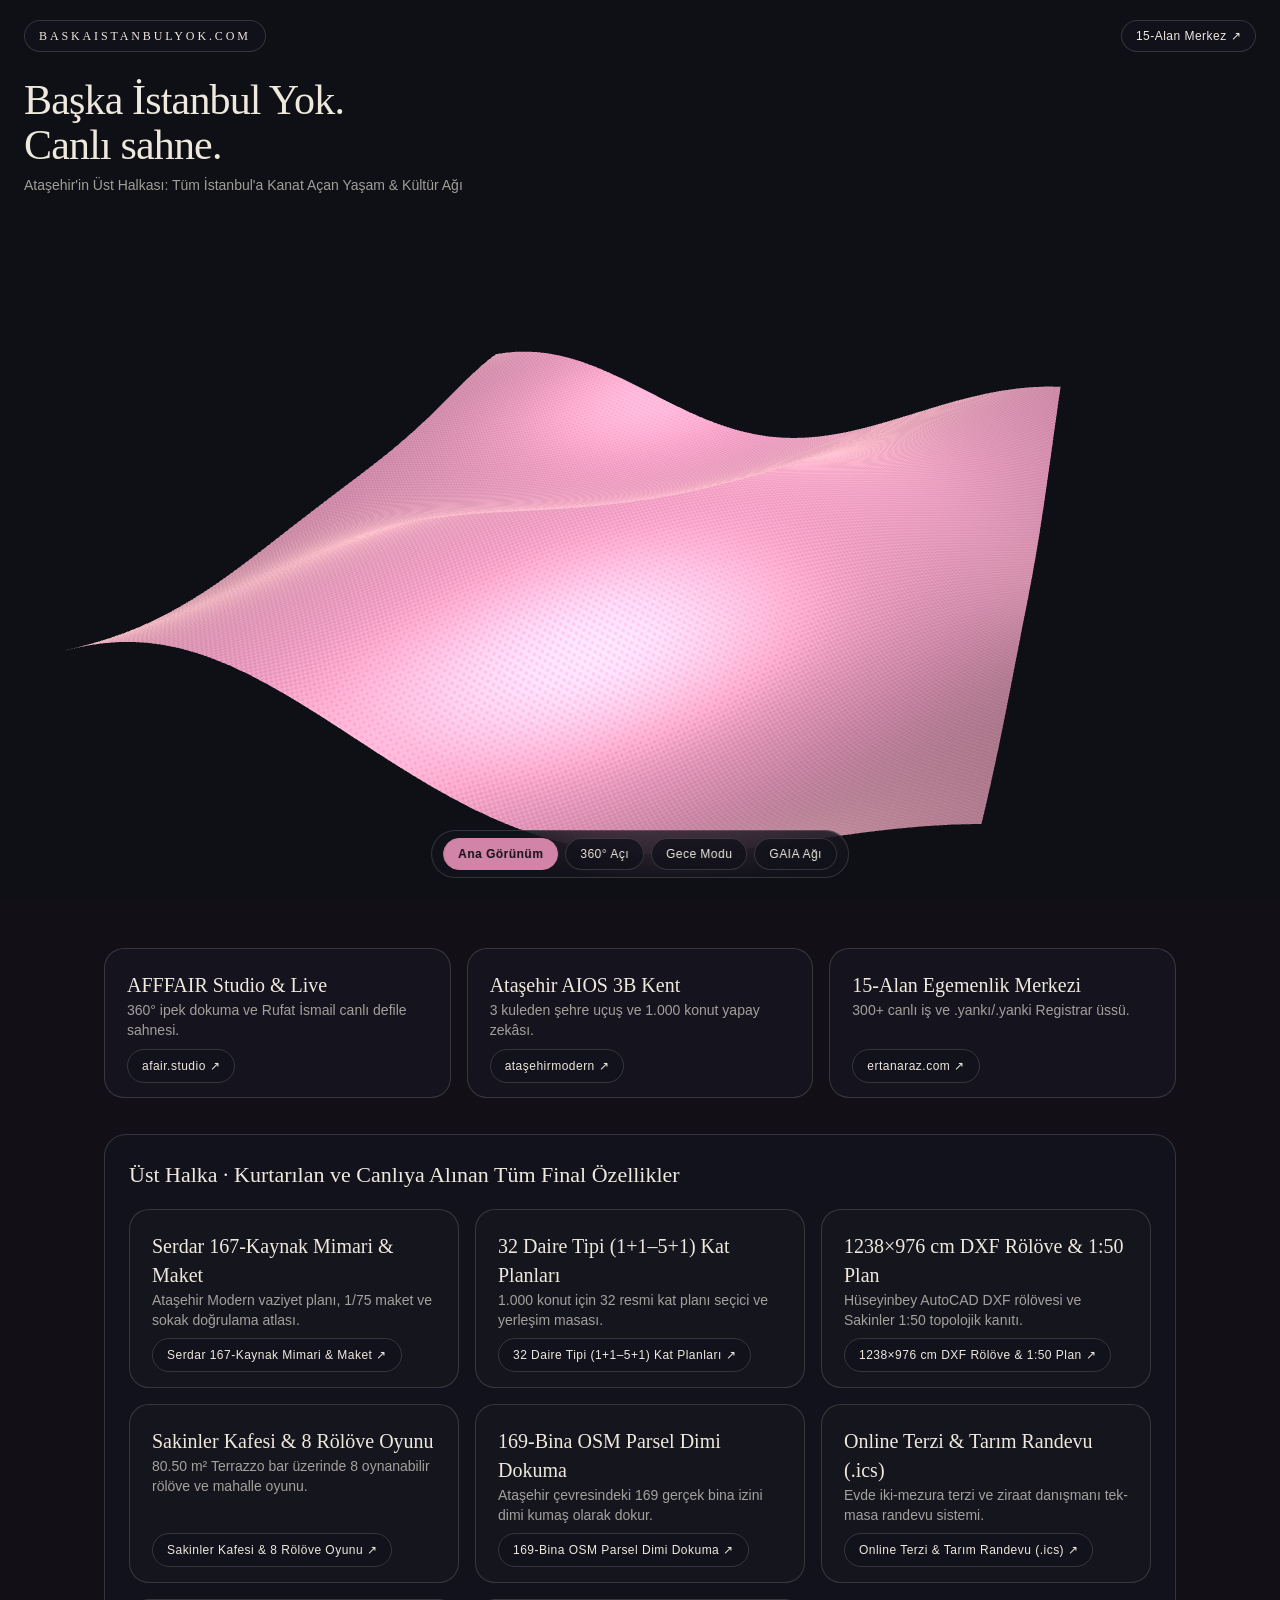
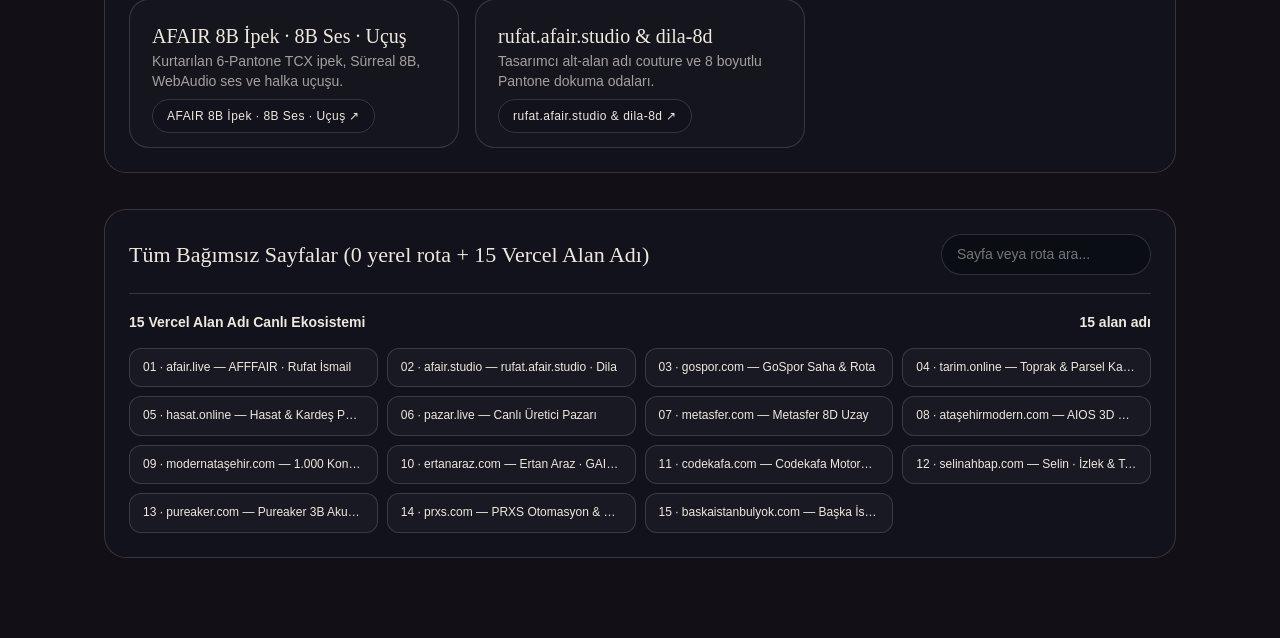
==== commit 94de72fb: "feat(ust-halka-final-butonlar): ana sayfayi koruyarak Atasehir ve AFAIR final ozellik butonlarini ba" ====
--- a/index.html
+++ b/index.html
@@ -153,6 +153,21 @@
       <div><a class="dock-pill" href="https://ertanaraz.com/">ertanaraz.com ↗</a></div>
     </article>
   </section>
+  <!-- KARBON_FINAL_BUTONLAR_START -->
+  <section class="dir-box" id="ust-halka-final-butonlar" aria-label="Ataşehir ve AFAIR Final Özellikleri">
+    <div class="dir-top"><h2>Üst Halka · Kurtarılan ve Canlıya Alınan Tüm Final Özellikler</h2></div>
+    <div class="card-grid">
+      <article class="lux-card"><div><h2>Serdar 167-Kaynak Mimari & Maket</h2><p>Ataşehir Modern vaziyet planı, 1/75 maket ve sokak doğrulama atlası.</p></div><div><a class="dock-pill" href="https://www.xn--ataehirmodern-ktc.com/final/serdar-mimari-arsiv/">Serdar 167-Kaynak Mimari & Maket ↗</a></div></article>
+      <article class="lux-card"><div><h2>32 Daire Tipi (1+1–5+1) Kat Planları</h2><p>1.000 konut için 32 resmi kat planı seçici ve yerleşim masası.</p></div><div><a class="dock-pill" href="https://www.xn--modernataehir-qtc.com/final/kat-planlari-32tip/">32 Daire Tipi (1+1–5+1) Kat Planları ↗</a></div></article>
+      <article class="lux-card"><div><h2>1238×976 cm DXF Rölöve & 1:50 Plan</h2><p>Hüseyinbey AutoCAD DXF rölövesi ve Sakinler 1:50 topolojik kanıtı.</p></div><div><a class="dock-pill" href="https://www.xn--ataehirmodern-ktc.com/final/huseyinbey-rolove-kaniti/">1238×976 cm DXF Rölöve & 1:50 Plan ↗</a></div></article>
+      <article class="lux-card"><div><h2>Sakinler Kafesi & 8 Rölöve Oyunu</h2><p>80.50 m² Terrazzo bar üzerinde 8 oynanabilir rölöve ve mahalle oyunu.</p></div><div><a class="dock-pill" href="https://www.xn--modernataehir-qtc.com/final/sakinler-kafesi-8oyun/">Sakinler Kafesi & 8 Rölöve Oyunu ↗</a></div></article>
+      <article class="lux-card"><div><h2>169-Bina OSM Parsel Dimi Dokuma</h2><p>Ataşehir çevresindeki 169 gerçek bina izini dimi kumaş olarak dokur.</p></div><div><a class="dock-pill" href="https://www.xn--ataehirmodern-ktc.com/final/masa-169-parsel-dokuma/">169-Bina OSM Parsel Dimi Dokuma ↗</a></div></article>
+      <article class="lux-card"><div><h2>Online Terzi & Tarım Randevu (.ics)</h2><p>Evde iki-mezura terzi ve ziraat danışmanı tek-masa randevu sistemi.</p></div><div><a class="dock-pill" href="https://www.xn--modernataehir-qtc.com/final/tarim-terzi-canli/">Online Terzi & Tarım Randevu (.ics) ↗</a></div></article>
+      <article class="lux-card"><div><h2>AFAIR 8B İpek · 8B Ses · Uçuş</h2><p>Kurtarılan 6-Pantone TCX ipek, Sürreal 8B, WebAudio ses ve halka uçuşu.</p></div><div><a class="dock-pill" href="https://www.afair.live/final/atolye-8d-ses-ucus/">AFAIR 8B İpek · 8B Ses · Uçuş ↗</a></div></article>
+      <article class="lux-card"><div><h2>rufat.afair.studio & dila-8d</h2><p>Tasarımcı alt-alan adı couture ve 8 boyutlu Pantone dokuma odaları.</p></div><div><a class="dock-pill" href="https://www.afair.studio/rufat">rufat.afair.studio & dila-8d ↗</a></div></article>
+    </div>
+  </section>
+  <!-- KARBON_FINAL_BUTONLAR_END -->
   
   
   <section class="dir-box" id="tum-baglantilar" aria-label="Kaossuz tam bağlantı dizini">
